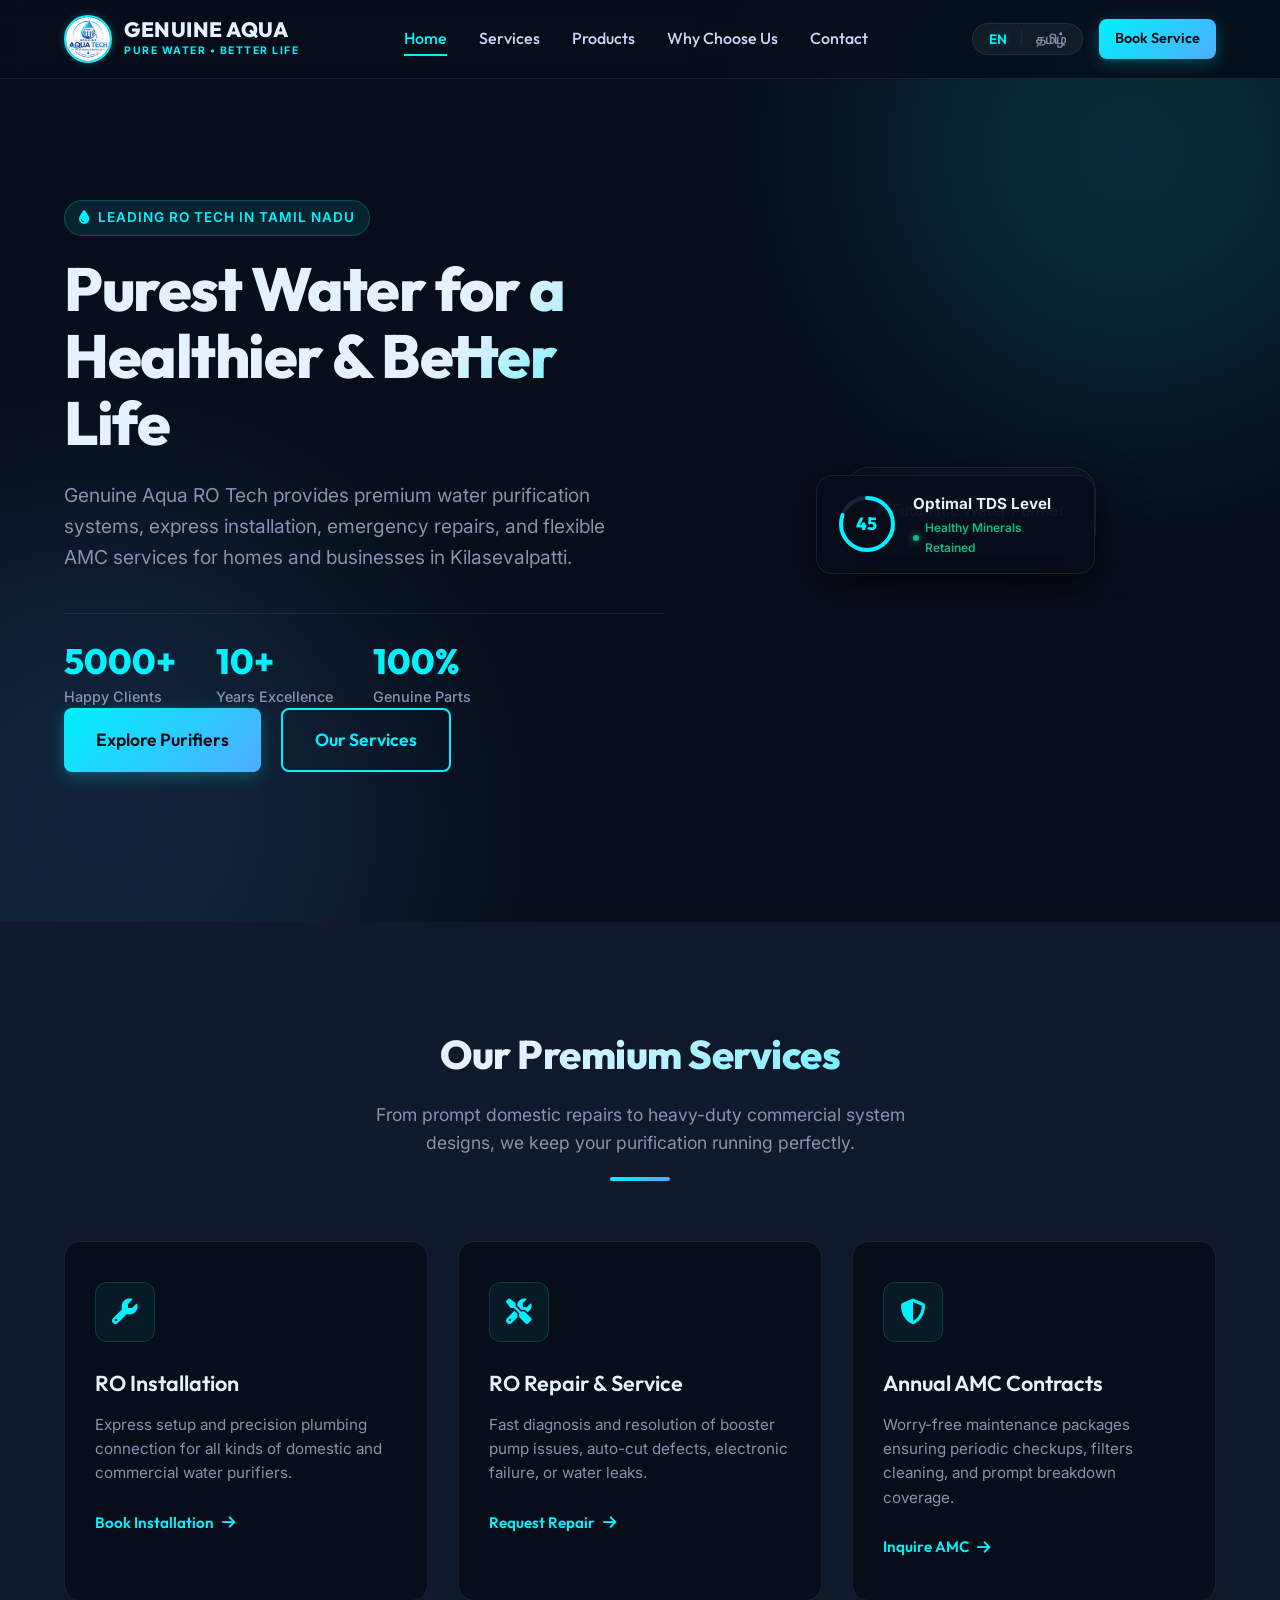
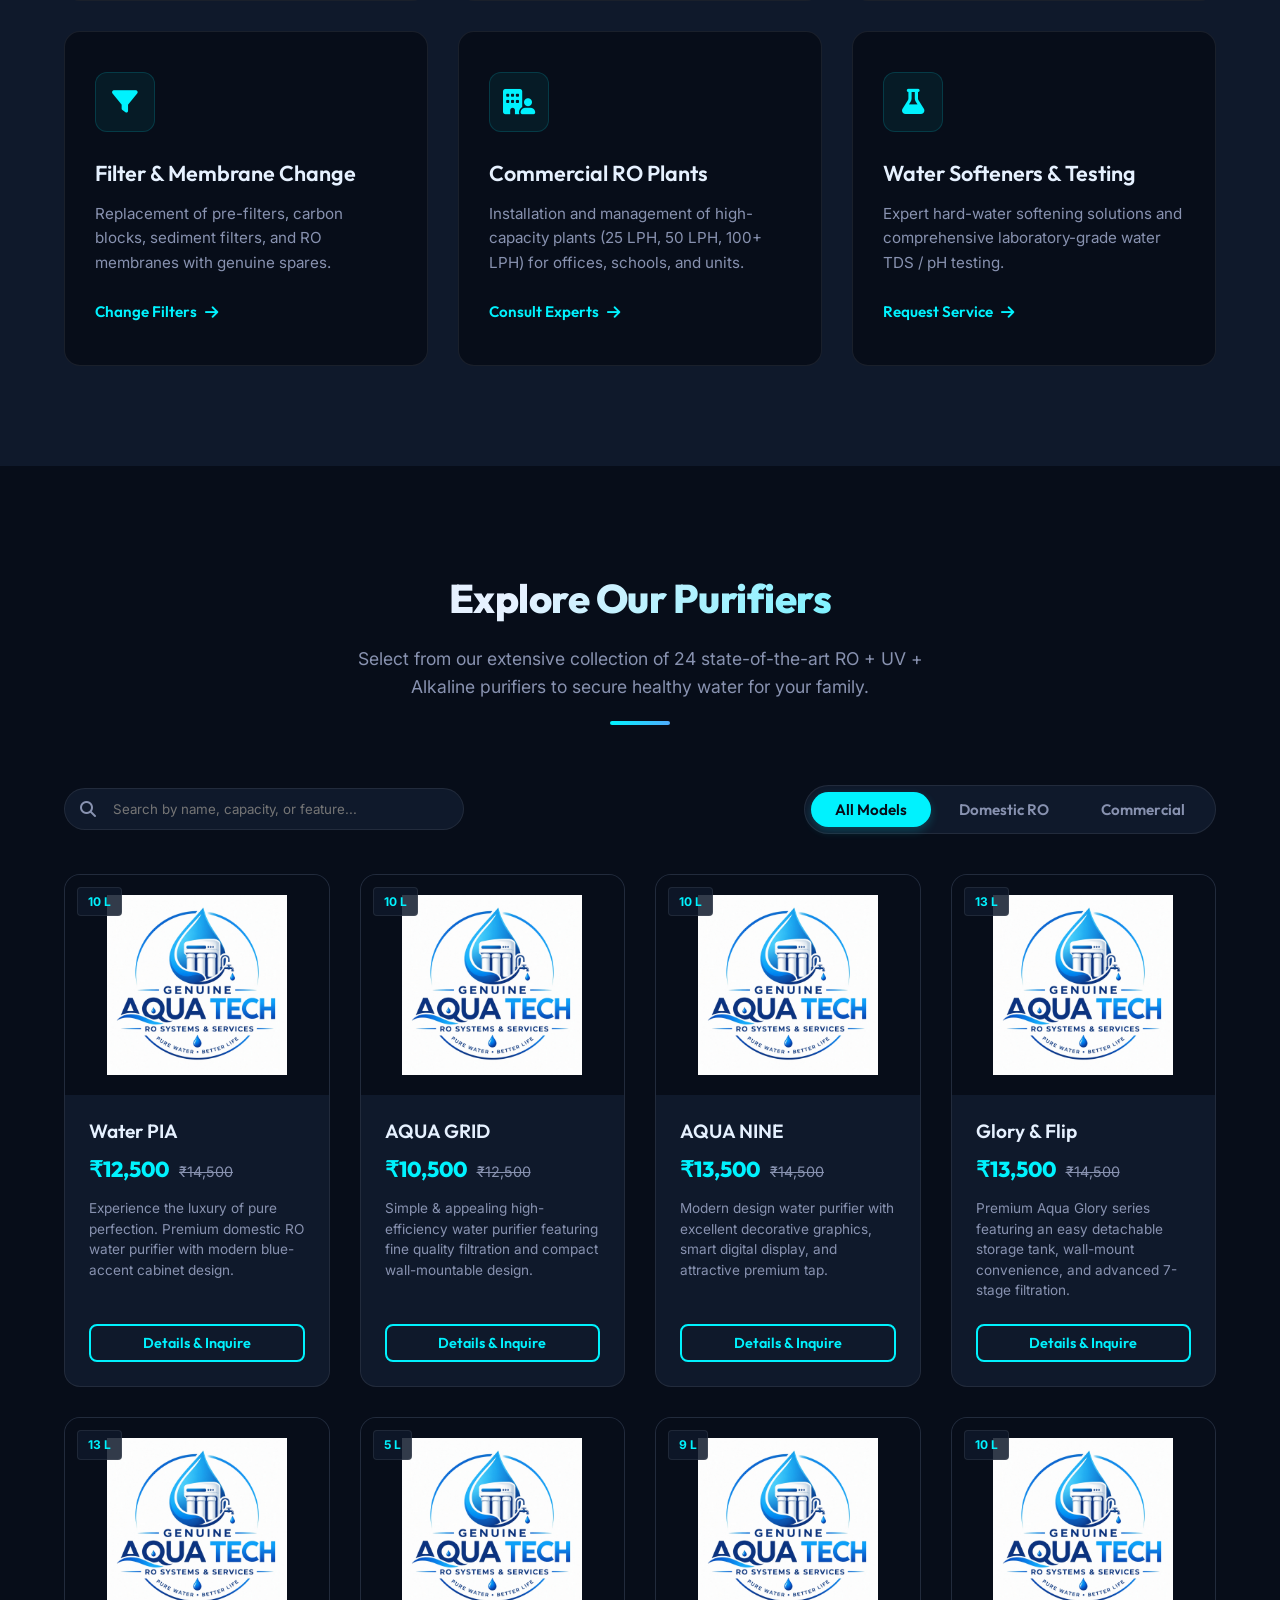
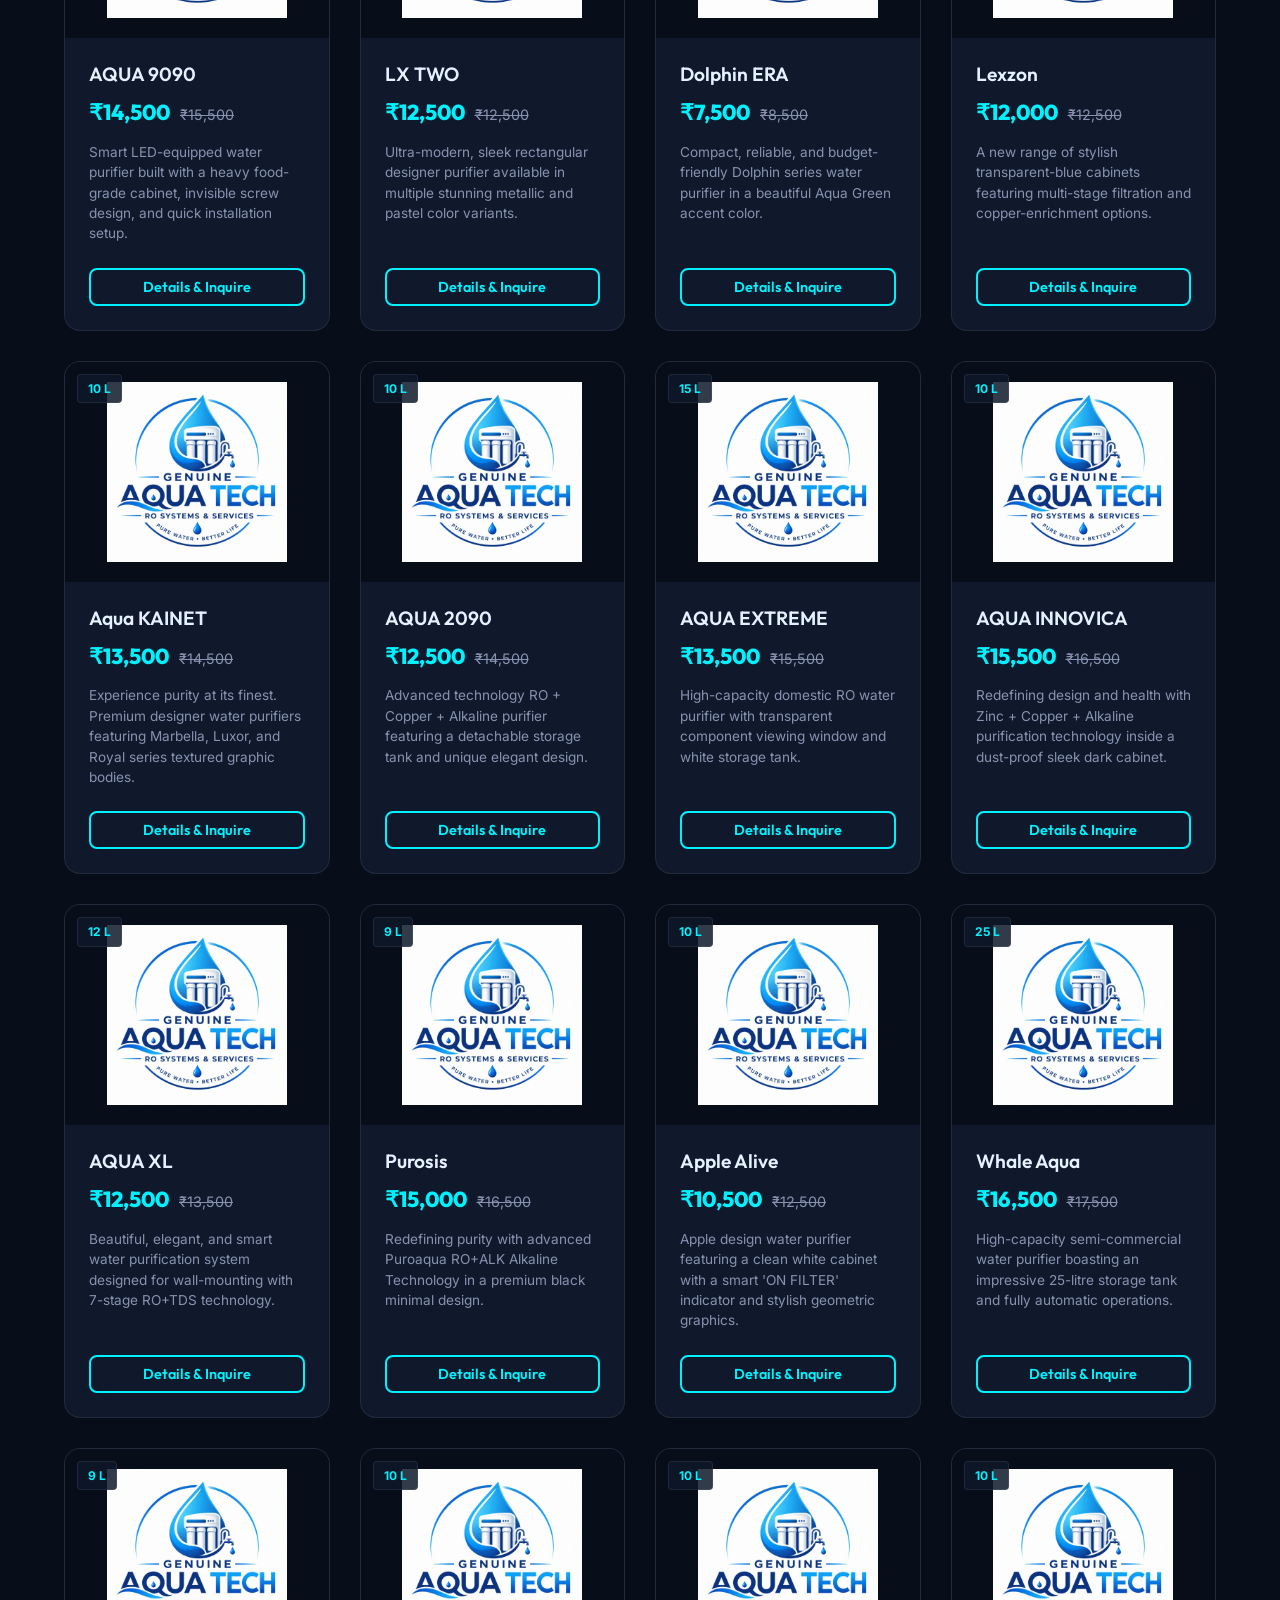
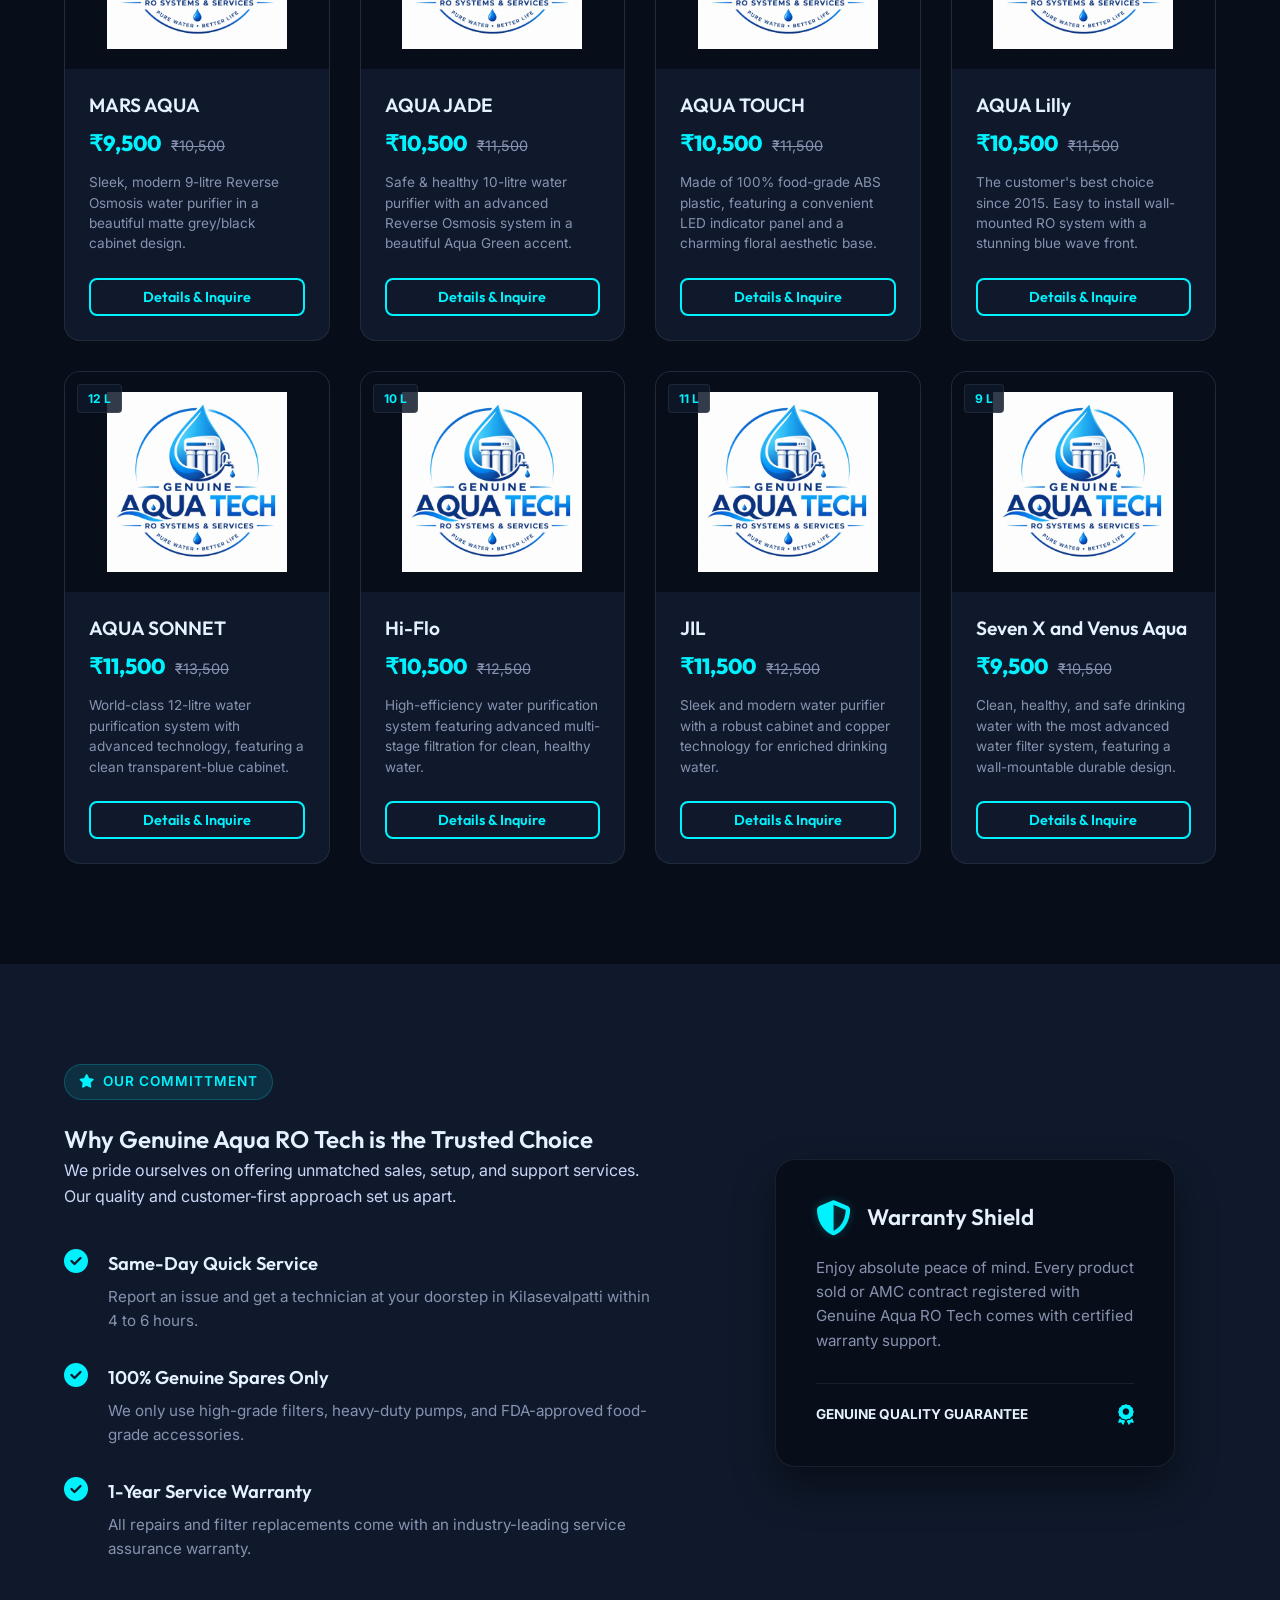
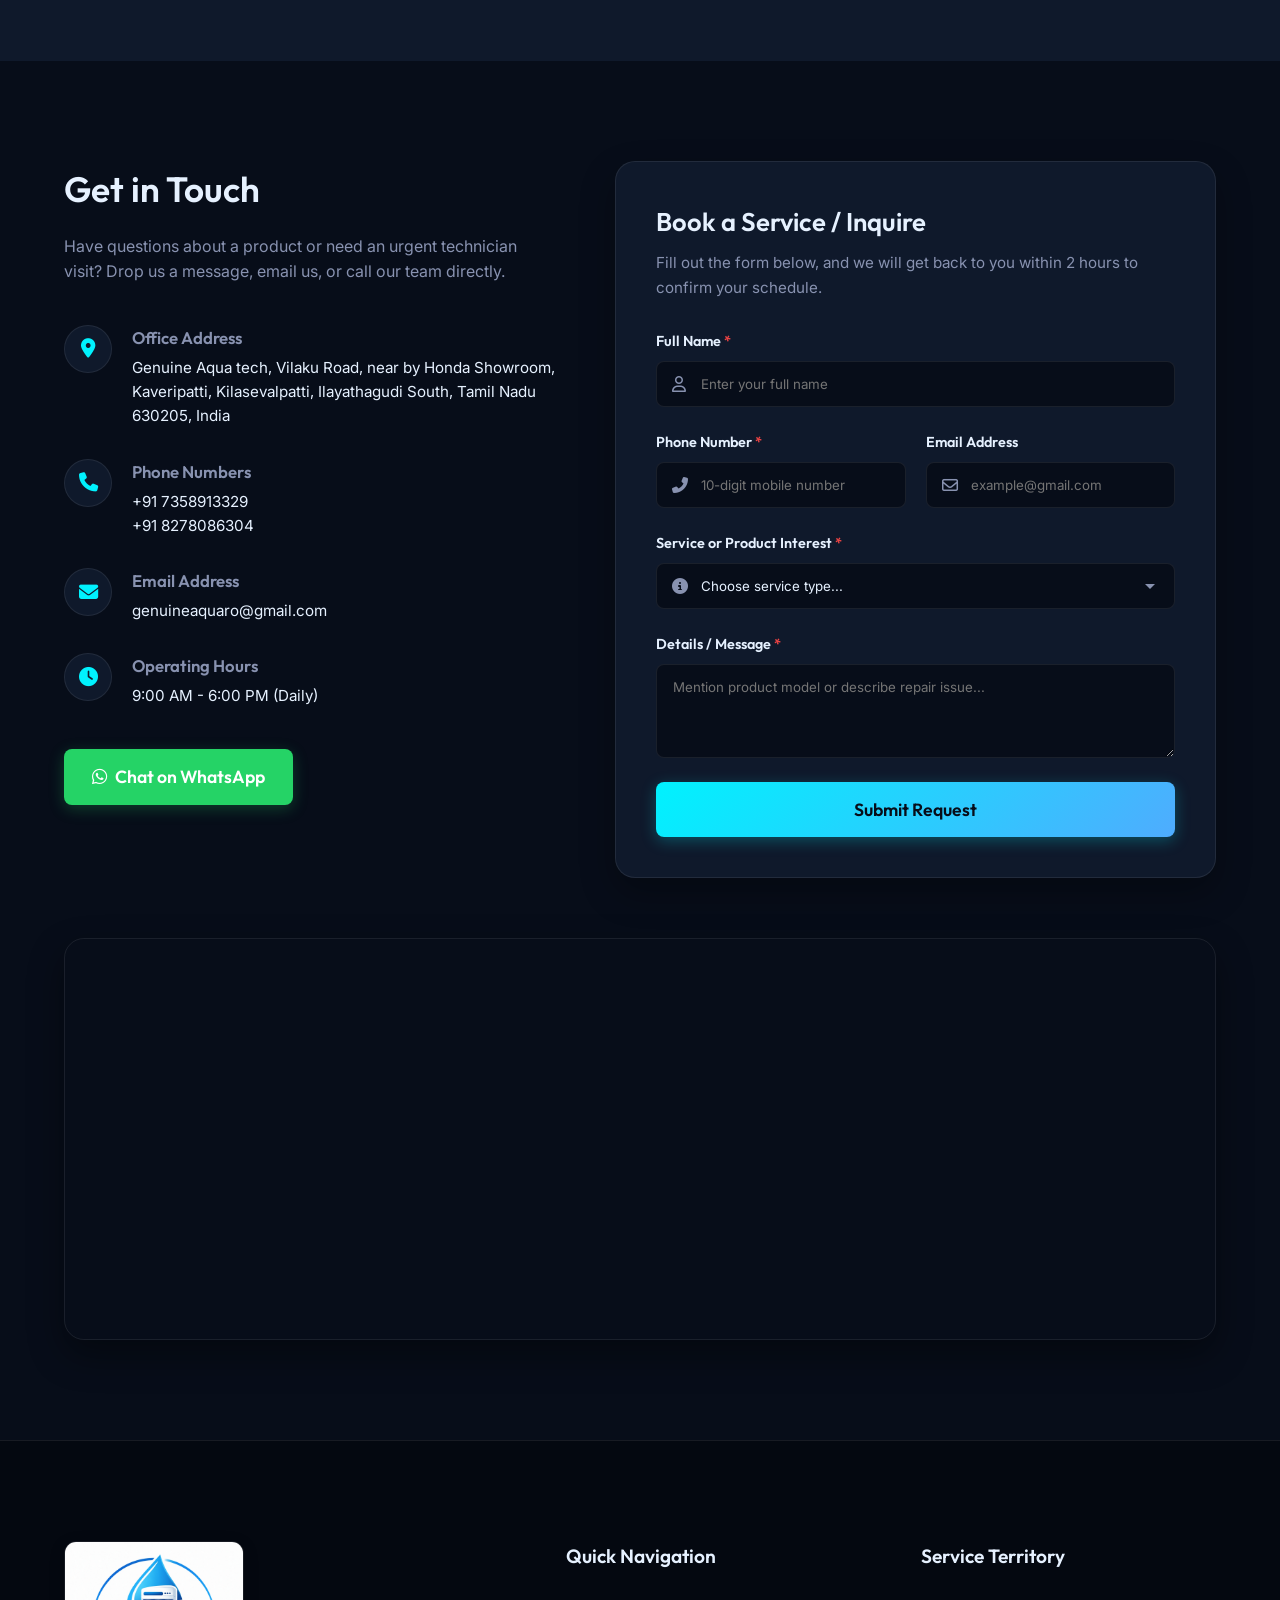
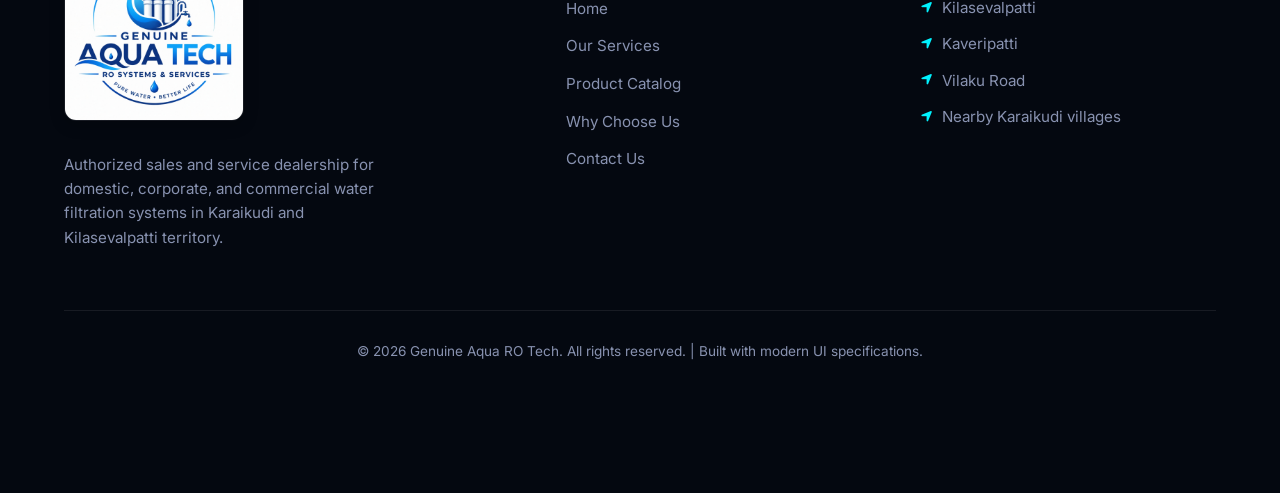
==== index.html @ 6b506c50 "Add files via upload" ====
<!DOCTYPE html>
<html lang="en">
<head>
    <meta charset="UTF-8">
    <meta name="viewport" content="width=device-width, initial-scale=1.0">
    <title>Genuine Aqua RO Tech - Premium Water Purification Sales & Service</title>
    <meta name="description" content="Genuine Aqua RO Tech - Leading RO installation, repair, filter change, AMC, and commercial water purifier sales & service in Kilasevalpatti, Tamil Nadu.">
    <!-- Google Fonts -->
    <link rel="preconnect" href="https://fonts.googleapis.com">
    <link rel="preconnect" href="https://fonts.gstatic.com" crossorigin>
    <link href="https://fonts.googleapis.com/css2?family=Inter:wght@300;400;500;600;700&family=Outfit:wght@300;400;500;600;700;800&display=swap" rel="stylesheet">
    <!-- FontAwesome Icons -->
    <link rel="stylesheet" href="https://cdnjs.cloudflare.com/ajax/libs/font-awesome/6.4.0/css/all.min.css">
    <!-- CSS File -->
    <link rel="stylesheet" href="index.css">
</head>
<body>

    <!-- Header & Navigation -->
    <header class="main-header">
        <div class="header-container">
            <a href="#" class="brand-logo">
                <img src="genuine_aqua_logo.jpg" alt="Genuine Aqua Logo" id="brand-logo-img">
                <div class="brand-text">
                    <span class="brand-title">GENUINE AQUA</span>
                    <span class="brand-tagline" data-i18n="brand-tagline">PURE WATER • BETTER LIFE</span>
                </div>
            </a>
            
            <nav class="main-nav" id="main-nav-menu">
                <ul>
                    <li><a href="#home" class="nav-link active" data-i18n="nav-home">Home</a></li>
                    <li><a href="#services" class="nav-link" data-i18n="nav-services">Services</a></li>
                    <li><a href="#products" class="nav-link" data-i18n="nav-products">Products</a></li>
                    <li><a href="#why-us" class="nav-link" data-i18n="nav-why-us">Why Choose Us</a></li>
                    <li><a href="#contact" class="nav-link" data-i18n="nav-contact">Contact</a></li>
                </ul>
            </nav>

            <div class="header-cta">
                <div class="lang-selector">
                    <button class="lang-btn active" data-lang="en">EN</button>
                    <span class="lang-separator">|</span>
                    <button class="lang-btn" data-lang="ta">தமிழ்</button>
                </div>
                <a href="#contact" class="btn btn-primary btn-sm header-book-btn" data-i18n="btn-book-service">Book Service</a>
                <button class="mobile-toggle" id="mobile-nav-toggle" aria-label="Toggle Menu">
                    <span class="bar"></span>
                    <span class="bar"></span>
                    <span class="bar"></span>
                </button>
            </div>
        </div>
    </header>

    <!-- Hero Section -->
    <section id="home" class="hero-section">
        <div class="hero-bg-gradients">
            <div class="glow-orb orb-1"></div>
            <div class="glow-orb orb-2"></div>
        </div>
        
        <div class="section-container hero-container">
            <div class="hero-content">
                <div class="badge-promo" data-i18n="hero-promo"><i class="fa-solid fa-droplet"></i> Leading RO Tech in Tamil Nadu</div>
                <h1 data-i18n="hero-title">Purest Water for a Healthier & Better Life</h1>
                <p data-i18n="hero-desc">Genuine Aqua RO Tech provides premium water purification systems, express installation, emergency repairs, and flexible AMC services for homes and businesses in Kilasevalpatti.</p>
                
                <div class="hero-stats">
                    <div class="stat-item">
                        <span class="stat-num">5000+</span>
                        <span class="stat-label" data-i18n="hero-stat-1">Happy Clients</span>
                    </div>
                    <div class="stat-item">
                        <span class="stat-num">10+</span>
                        <span class="stat-label" data-i18n="hero-stat-2">Years Excellence</span>
                    </div>
                    <div class="stat-item">
                        <span class="stat-num">100%</span>
                        <span class="stat-label" data-i18n="hero-stat-3">Genuine Parts</span>
                    </div>
                </div>

                <div class="hero-actions">
                    <a href="#products" class="btn btn-primary btn-lg" data-i18n="hero-btn-1">Explore Purifiers</a>
                    <a href="#services" class="btn btn-outline btn-lg" data-i18n="hero-btn-2">Our Services</a>
                </div>
            </div>
            
            <div class="hero-visual">
                <div class="image-glass-frame">
                    <img src="assets/hero_water_purifier.png" alt="Futuristic Water Purifier" class="hero-img">
                    <div class="water-quality-card">
                        <div class="tds-indicator">
                            <svg class="progress-ring" width="60" height="60">
                                <circle class="progress-ring-circle-bg" stroke="#172a45" stroke-width="4" fill="transparent" r="26" cx="30" cy="30"/>
                                <circle class="progress-ring-circle" stroke="#00f2fe" stroke-width="4" fill="transparent" r="26" cx="30" cy="30" stroke-dasharray="163.36" stroke-dashoffset="32.6"/>
                            </svg>
                            <span class="tds-val">45</span>
                        </div>
                        <div class="tds-info">
                            <span class="tds-title" data-i18n="hero-tds-title">Optimal TDS Level</span>
                            <span class="tds-status" data-i18n="hero-tds-status"><span class="dot-active"></span> Healthy Minerals Retained</span>
                        </div>
                    </div>
                </div>
            </div>
        </div>
    </section>

    <!-- Services Section -->
    <section id="services" class="services-section">
        <div class="section-container">
            <div class="section-header">
                <h2 data-i18n="services-title">Our Premium Services</h2>
                <p data-i18n="services-desc">From prompt domestic repairs to heavy-duty commercial system designs, we keep your purification running perfectly.</p>
                <div class="header-line"></div>
            </div>

            <div class="services-grid">
                <!-- Service 1 -->
                <div class="service-card" data-service="RO Installation">
                    <div class="service-icon-wrapper">
                        <i class="fa-solid fa-wrench"></i>
                    </div>
                    <h3 data-i18n="service-1-title">RO Installation</h3>
                    <p data-i18n="service-1-desc">Express setup and precision plumbing connection for all kinds of domestic and commercial water purifiers.</p>
                    <a href="#contact" class="service-link" onclick="prefillService('RO Installation')"><span data-i18n="service-1-btn">Book Installation</span> <i class="fa-solid fa-arrow-right"></i></a>
                </div>

                <!-- Service 2 -->
                <div class="service-card" data-service="RO Repair">
                    <div class="service-icon-wrapper">
                        <i class="fa-solid fa-screwdriver-wrench"></i>
                    </div>
                    <h3 data-i18n="service-2-title">RO Repair & Service</h3>
                    <p data-i18n="service-2-desc">Fast diagnosis and resolution of booster pump issues, auto-cut defects, electronic failure, or water leaks.</p>
                    <a href="#contact" class="service-link" onclick="prefillService('RO Repair')"><span data-i18n="service-2-btn">Request Repair</span> <i class="fa-solid fa-arrow-right"></i></a>
                </div>

                <!-- Service 3 -->
                <div class="service-card" data-service="AMC Service">
                    <div class="service-icon-wrapper">
                        <i class="fa-solid fa-shield-halved"></i>
                    </div>
                    <h3 data-i18n="service-3-title">Annual AMC Contracts</h3>
                    <p data-i18n="service-3-desc">Worry-free maintenance packages ensuring periodic checkups, filters cleaning, and prompt breakdown coverage.</p>
                    <a href="#contact" class="service-link" onclick="prefillService('AMC Service')"><span data-i18n="service-3-btn">Inquire AMC</span> <i class="fa-solid fa-arrow-right"></i></a>
                </div>

                <!-- Service 4 -->
                <div class="service-card" data-service="Filter Change">
                    <div class="service-icon-wrapper">
                        <i class="fa-solid fa-filter"></i>
                    </div>
                    <h3 data-i18n="service-4-title">Filter & Membrane Change</h3>
                    <p data-i18n="service-4-desc">Replacement of pre-filters, carbon blocks, sediment filters, and RO membranes with genuine spares.</p>
                    <a href="#contact" class="service-link" onclick="prefillService('Filter Change')"><span data-i18n="service-4-btn">Change Filters</span> <i class="fa-solid fa-arrow-right"></i></a>
                </div>

                <!-- Service 5 -->
                <div class="service-card" data-service="Commercial RO">
                    <div class="service-icon-wrapper">
                        <i class="fa-solid fa-building-user"></i>
                    </div>
                    <h3 data-i18n="service-5-title">Commercial RO Plants</h3>
                    <p data-i18n="service-5-desc">Installation and management of high-capacity plants (25 LPH, 50 LPH, 100+ LPH) for offices, schools, and units.</p>
                    <a href="#contact" class="service-link" onclick="prefillService('Commercial RO')"><span data-i18n="service-5-btn">Consult Experts</span> <i class="fa-solid fa-arrow-right"></i></a>
                </div>

                <!-- Service 6 -->
                <div class="service-card" data-service="Any other services">
                    <div class="service-icon-wrapper">
                        <i class="fa-solid fa-flask"></i>
                    </div>
                    <h3 data-i18n="service-6-title">Water Softeners & Testing</h3>
                    <p data-i18n="service-6-desc">Expert hard-water softening solutions and comprehensive laboratory-grade water TDS / pH testing.</p>
                    <a href="#contact" class="service-link" onclick="prefillService('Any other services')"><span data-i18n="service-6-btn">Request Service</span> <i class="fa-solid fa-arrow-right"></i></a>
                </div>
            </div>
        </div>
    </section>

    <!-- Product Showcase Section -->
    <section id="products" class="products-section">
        <div class="section-container">
            <div class="section-header">
                <h2 data-i18n="products-title">Explore Our Purifiers</h2>
                <p data-i18n="products-desc">Select from our extensive collection of 24 state-of-the-art RO + UV + Alkaline purifiers to secure healthy water for your family.</p>
                <div class="header-line"></div>
            </div>

            <!-- Search and Filter Bar -->
            <div class="product-filters-bar">
                <div class="search-box">
                    <i class="fa-solid fa-magnifying-glass"></i>
                    <input type="text" id="product-search-input" placeholder="Search by name, capacity, or feature..." data-i18n-placeholder="search-placeholder">
                </div>
                <div class="filter-tabs" id="product-filter-tabs">
                    <button class="filter-tab-btn active" data-category="all" data-i18n="filter-all">All Models</button>
                    <button class="filter-tab-btn" data-category="Domestic RO" data-i18n="filter-domestic">Domestic RO</button>
                    <button class="filter-tab-btn" data-category="Commercial" data-i18n="filter-commercial">Commercial</button>
                </div>
            </div>

            <!-- Dynamic Product Grid -->
            <div class="products-grid" id="dynamic-products-grid">
                <!-- Injected dynamically by JS -->
            </div>

            <!-- No Results Message -->
            <div class="no-results" id="no-results-msg">
                <i class="fa-solid fa-circle-exclamation"></i>
                <p data-i18n="no-results">No products match your search/filter criteria. Try checking your spelling or selecting another category.</p>
            </div>
        </div>
    </section>

    <!-- Why Choose Us -->
    <section id="why-us" class="why-us-section">
        <div class="section-container">
            <div class="why-us-content-wrapper">
                <div class="why-us-info">
                    <div class="badge-promo" data-i18n="why-us-badge"><i class="fa-solid fa-star"></i> Our Committment</div>
                    <h2 data-i18n="why-us-title">Why Genuine Aqua RO Tech is the Trusted Choice</h2>
                    <p data-i18n="why-us-desc">We pride ourselves on offering unmatched sales, setup, and support services. Our quality and customer-first approach set us apart.</p>
                    
                    <div class="usp-list">
                        <div class="usp-item">
                            <div class="usp-check"><i class="fa-solid fa-circle-check"></i></div>
                            <div>
                                <h4 data-i18n="usp-1-title">Same-Day Quick Service</h4>
                                <p data-i18n="usp-1-desc">Report an issue and get a technician at your doorstep in Kilasevalpatti within 4 to 6 hours.</p>
                            </div>
                        </div>
                        <div class="usp-item">
                            <div class="usp-check"><i class="fa-solid fa-circle-check"></i></div>
                            <div>
                                <h4 data-i18n="usp-2-title">100% Genuine Spares Only</h4>
                                <p data-i18n="usp-2-desc">We only use high-grade filters, heavy-duty pumps, and FDA-approved food-grade accessories.</p>
                            </div>
                        </div>
                        <div class="usp-item">
                            <div class="usp-check"><i class="fa-solid fa-circle-check"></i></div>
                            <div>
                                <h4 data-i18n="usp-3-title">1-Year Service Warranty</h4>
                                <p data-i18n="usp-3-desc">All repairs and filter replacements come with an industry-leading service assurance warranty.</p>
                            </div>
                        </div>
                    </div>
                </div>
                <div class="why-us-visual">
                    <div class="why-us-card">
                        <div class="why-us-card-header">
                            <i class="fa-solid fa-shield-halved"></i>
                            <h3 data-i18n="why-us-card-title">Warranty Shield</h3>
                        </div>
                        <p data-i18n="why-us-card-desc">Enjoy absolute peace of mind. Every product sold or AMC contract registered with Genuine Aqua RO Tech comes with certified warranty support.</p>
                        <div class="why-us-card-footer">
                            <span data-i18n="why-us-card-footer">Genuine Quality Guarantee</span>
                            <i class="fa-solid fa-award"></i>
                        </div>
                    </div>
                </div>
            </div>
        </div>
    </section>

    <!-- Contact & Booking Section -->
    <section id="contact" class="contact-section">
        <div class="section-container">
            <div class="contact-grid">
                <div class="contact-info-panel">
                    <h2 data-i18n="contact-title">Get in Touch</h2>
                    <p data-i18n="contact-desc">Have questions about a product or need an urgent technician visit? Drop us a message, email us, or call our team directly.</p>
                    
                    <div class="contact-details">
                        <div class="contact-item">
                            <div class="contact-icon"><i class="fa-solid fa-location-dot"></i></div>
                            <div>
                                <h4 data-i18n="contact-address-title">Office Address</h4>
                                <p>Genuine Aqua tech, Vilaku Road, near by Honda Showroom, Kaveripatti, Kilasevalpatti, Ilayathagudi South, Tamil Nadu 630205, India</p>
                            </div>
                        </div>
                        <div class="contact-item">
                            <div class="contact-icon"><i class="fa-solid fa-phone"></i></div>
                            <div>
                                <h4 data-i18n="contact-phone-title">Phone Numbers</h4>
                                <p>
                                    <a href="tel:+917358913329">+91 7358913329</a><br>
                                    <a href="tel:+918278086304">+91 8278086304</a>
                                </p>
                            </div>
                        </div>
                        <div class="contact-item">
                            <div class="contact-icon"><i class="fa-solid fa-envelope"></i></div>
                            <div>
                                <h4 data-i18n="contact-email-title">Email Address</h4>
                                <p><a href="mailto:genuineaquaro@gmail.com">genuineaquaro@gmail.com</a></p>
                            </div>
                        </div>
                        <div class="contact-item">
                            <div class="contact-icon"><i class="fa-solid fa-clock"></i></div>
                            <div>
                                <h4 data-i18n="contact-hours-title">Operating Hours</h4>
                                <p data-i18n="contact-hours-desc">9:00 AM - 6:00 PM (Daily)</p>
                            </div>
                        </div>
                    </div>

                    <div class="whatsapp-btn-wrapper">
                        <a href="https://wa.me/917358913329?text=Hi%20Genuine%20Aqua,%20I%20need%20details%20about%20your%20services/products." target="_blank" class="btn btn-whatsapp"><i class="fa-brands fa-whatsapp"></i> <span data-i18n="contact-wa-btn">Chat on WhatsApp</span></a>
                    </div>
                </div>

                <!-- Booking / Callback Form -->
                <div class="contact-form-panel">
                    <div class="form-container">
                        <h3 data-i18n="form-title">Book a Service / Inquire</h3>
                        <p data-i18n="form-desc">Fill out the form below, and we will get back to you within 2 hours to confirm your schedule.</p>
                        
                        <form id="booking-lead-form">
                            <div class="form-group">
                                <label for="form-name"><span data-i18n="form-label-name">Full Name</span> <span class="required">*</span></label>
                                <div class="input-wrapper">
                                    <i class="fa-regular fa-user"></i>
                                    <input type="text" id="form-name" name="name" placeholder="Enter your full name" data-i18n-placeholder="form-placeholder-name" required>
                                </div>
                                <span class="error-msg" id="name-error" data-i18n="form-error-name">Please enter your name</span>
                            </div>

                            <div class="form-row">
                                <div class="form-group">
                                    <label for="form-phone"><span data-i18n="form-label-phone">Phone Number</span> <span class="required">*</span></label>
                                    <div class="input-wrapper">
                                        <i class="fa-solid fa-phone-flip"></i>
                                        <input type="tel" id="form-phone" name="phone" placeholder="10-digit mobile number" data-i18n-placeholder="form-placeholder-phone" required>
                                    </div>
                                    <span class="error-msg" id="phone-error" data-i18n="form-error-phone">Please enter a valid 10-digit number</span>
                                </div>
                                <div class="form-group">
                                    <label for="form-email" data-i18n="form-label-email">Email Address</label>
                                    <div class="input-wrapper">
                                        <i class="fa-regular fa-envelope"></i>
                                        <input type="email" id="form-email" name="email" placeholder="example@gmail.com" data-i18n-placeholder="form-placeholder-email">
                                    </div>
                                    <span class="error-msg" id="email-error" data-i18n="form-error-email">Please enter a valid email</span>
                                </div>
                            </div>

                            <div class="form-group">
                                <label for="form-service"><span data-i18n="form-label-service">Service or Product Interest</span> <span class="required">*</span></label>
                                <div class="input-wrapper">
                                    <i class="fa-solid fa-circle-info"></i>
                                    <select id="form-service" name="service" required>
                                        <option value="" disabled selected data-i18n="form-option-select">Choose service type...</option>
                                        <option value="RO Installation" data-i18n="form-option-1">New RO Installation</option>
                                        <option value="RO Repair" data-i18n="form-option-2">RO Repair / Troubleshooting</option>
                                        <option value="AMC Service" data-i18n="form-option-3">Annual Maintenance (AMC)</option>
                                        <option value="Filter Change" data-i18n="form-option-4">Filter / Membrane Replacement</option>
                                        <option value="Commercial RO" data-i18n="form-option-5">Commercial RO Plant Consultation</option>
                                        <option value="Product Inquiry" data-i18n="form-option-6">Product Inquiry (Catalog model)</option>
                                        <option value="Any other services" data-i18n="form-option-7">Other Water Solutions</option>
                                    </select>
                                </div>
                                <span class="error-msg" id="service-error" data-i18n="form-error-service">Please select an option</span>
                            </div>

                            <div class="form-group">
                                <label for="form-message"><span data-i18n="form-label-message">Details / Message</span> <span class="required">*</span></label>
                                <textarea id="form-message" name="message" rows="4" placeholder="Mention product model or describe repair issue..." data-i18n-placeholder="form-placeholder-message" required></textarea>
                                <span class="error-msg" id="message-error" data-i18n="form-error-message">Please enter details</span>
                            </div>

                            <button type="submit" class="btn btn-primary btn-block btn-lg" id="submit-btn-element">
                                <span class="btn-text" data-i18n="form-btn">Submit Request</span>
                                <span class="spinner" id="form-spinner"></span>
                            </button>
                        </form>
                    </div>
                </div>
            </div>

            <!-- Gmaps Embed -->
            <div class="map-embed-container">
                <iframe src="https://www.google.com/maps/embed?pb=!1m18!1m12!1m3!1d3927.873215263229!2d78.79093837452296!3d10.110255371191024!2m3!1f0!2f0!3f0!3m2!1i1024!2i768!4f13.1!3m3!1m2!1s0x3b0089b4f089f0c7%3A0x64a7549acb1028b9!2sGENUINE%20AQUA%20TECH%20RO%20(%E0%AE%9C%E0%AF%86%E0%AE%A9%E0%AE%BF%E0%AE%AF%E0%AF%82%E0%AE%A9%E0%AF%8D%20%E0%AE%85%E0%AE%95%E0%AF%8D%E0%AE%B5%E0%AE%BE%20%E0%AE%B5%E0%AE%BE%E0%AE%9F%E0%AF%8D%E0%AE%9F%E0%AE%B0%E0%AF%8D%20%E0%AE%AA%E0%AE%BF%E0%AE%AF%E0%AF%82%E0%AE%B0%E0%AE%BF%E0%AE%83%E0%AE%AA%E0%AF%8D%20%E0%AE%AA%E0%AF%88%E0%AE%AF%E0%AE%B0%E0%AF%8D%20%E0%AE%AE%E0%AF%86%E0%AE%B7%E0%AE%BF%E0%AE%A9%E0%AF%8D)!5e0!3m2!1sen!2sin!4v1716765482395!5m2!1sen!2sin" width="100%" height="400" style="border:0;" allowfullscreen="" loading="lazy" referrerpolicy="no-referrer-when-downgrade"></iframe>
            </div>
        </div>
    </section>

    <!-- Footer -->
    <footer class="main-footer">
        <div class="section-container">
            <div class="footer-grid">
                <div class="footer-about">
                    <a href="#" class="footer-logo">
                        <img src="genuine_aqua_logo.jpg" alt="Genuine Aqua Logo">
                    </a>
                    <p data-i18n="footer-about">Authorized sales and service dealership for domestic, corporate, and commercial water filtration systems in Karaikudi and Kilasevalpatti territory.</p>
                </div>
                
                <div class="footer-links">
                    <h3 data-i18n="footer-nav-title">Quick Navigation</h3>
                    <ul>
                        <li><a href="#home" data-i18n="footer-nav-home">Home</a></li>
                        <li><a href="#services" data-i18n="footer-nav-services">Our Services</a></li>
                        <li><a href="#products" data-i18n="footer-nav-products">Product Catalog</a></li>
                        <li><a href="#why-us" data-i18n="footer-nav-why-us">Why Choose Us</a></li>
                        <li><a href="#contact" data-i18n="footer-nav-contact">Contact Us</a></li>
                    </ul>
                </div>
                
                <div class="footer-coverage">
                    <h3 data-i18n="footer-territory-title">Service Territory</h3>
                    <ul>
                        <li><i class="fa-solid fa-location-arrow"></i> <span data-i18n="footer-t1">Kilasevalpatti</span></li>
                        <li><i class="fa-solid fa-location-arrow"></i> <span data-i18n="footer-t2">Kaveripatti</span></li>
                        <li><i class="fa-solid fa-location-arrow"></i> <span data-i18n="footer-t3">Vilaku Road</span></li>
                        <li><i class="fa-solid fa-location-arrow"></i> <span data-i18n="footer-t4">Nearby Karaikudi villages</span></li>
                    </ul>
                </div>
            </div>
            
            <div class="footer-bottom">
                <p data-i18n="footer-copy">&copy; 2026 Genuine Aqua RO Tech. All rights reserved. | Built with modern UI specifications.</p>
            </div>
        </div>
    </footer>

    <!-- Product Detail Modal -->
    <div class="modal-overlay" id="product-detail-modal">
        <div class="modal-container">
            <button class="modal-close" id="modal-close-btn">&times;</button>
            <div class="modal-grid">
                <div class="modal-image-panel">
                    <img src="" alt="" id="modal-product-img">
                </div>
                <div class="modal-info-panel">
                    <span class="modal-category-badge" id="modal-product-category">Category</span>
                    <h2 id="modal-product-name">Product Name</h2>
                    
                    <div class="modal-price-wrapper">
                        <span class="modal-price-current" id="modal-product-price">Price</span>
                        <span class="modal-price-original" id="modal-product-original-price">Original Price</span>
                    </div>

                    <p class="modal-description" id="modal-product-description">Description goes here...</p>
                    
                    <div class="modal-specs">
                        <h3 data-i18n="modal-specs-title">Key Specifications & Features</h3>
                        <ul id="modal-product-features">
                            <!-- Injected dynamically by JS -->
                        </ul>
                    </div>

                    <button class="btn btn-primary btn-block btn-lg modal-inquiry-btn" id="modal-inquire-btn" data-i18n="modal-inquire-btn">Inquire About This Purifier</button>
                </div>
            </div>
        </div>
    </div>

    <!-- Success Feedback Alert Modal -->
    <div class="modal-overlay success-modal-overlay" id="form-success-modal">
        <div class="modal-container success-modal-container">
            <div class="success-icon-wrapper">
                <i class="fa-solid fa-check-double"></i>
            </div>
            <h2 data-i18n="success-title">Inquiry Submitted Successfully!</h2>
            <p data-i18n="success-desc">Thank you for choosing Genuine Aqua RO Tech. We have stored your contact details and service requirements securely.</p>
            
            <div class="success-checklist">
                <h4 data-i18n="success-checklist-title">What happens next?</h4>
                <ul>
                    <li><i class="fa-solid fa-circle-check"></i> <strong data-i18n="success-item-1-bold">Call Confirmation</strong><span data-i18n="success-item-1-text">: Our agent will dial you back within 2 hours.</span></li>
                    <li><i class="fa-solid fa-circle-check"></i> <strong data-i18n="success-item-2-bold">WhatsApp Notification</strong><span data-i18n="success-item-2-text">: We'll send booking references to your phone.</span></li>
                    <li><i class="fa-solid fa-circle-check"></i> <strong data-i18n="success-item-3-bold">Technician Dispatch</strong><span data-i18n="success-item-3-text">: Service visit will be scheduled same-day.</span></li>
                </ul>
            </div>
            
            <button class="btn btn-primary btn-lg" id="success-close-btn" style="min-width: 150px;" data-i18n="success-btn-close">Close</button>
        </div>
    </div>

    <!-- Load Global Products Array -->
    <script src="products.js"></script>
    <!-- Main JS File -->
    <script src="index.js"></script>
</body>
</html>
---- index.css ----
/* ==========================================================================
   Genuine Aqua RO Tech - Style Sheet
   Premium Dark & Cyan Theme with Glassmorphism and Micro-animations
   ========================================================================== */

/* Design Tokens & Theme Variables */
:root {
    --primary: #00f2fe;
    --primary-hover: #4facfe;
    --primary-rgb: 0, 242, 254;
    --navy-dark: #070d19;
    --navy-medium: #0f192b;
    --navy-light: #16243d;
    --white: #ffffff;
    --text-main: #ccd6f6;
    --text-bright: #e6f1ff;
    --text-muted: #8892b0;
    --glow-cyan: rgba(0, 242, 254, 0.25);
    --glow-blue: rgba(79, 172, 254, 0.25);
    --success: #10b981;
    --error: #ef4444;
    --border-glass: rgba(255, 255, 255, 0.08);
    --bg-glass: rgba(15, 25, 43, 0.7);
    --bg-glass-heavy: rgba(7, 13, 25, 0.95);
    --transition-smooth: all 0.3s cubic-bezier(0.25, 0.8, 0.25, 1);
    --font-outfit: 'Outfit', sans-serif;
    --font-inter: 'Inter', sans-serif;
}

/* Reset & Base Styles */
* {
    margin: 0;
    padding: 0;
    box-sizing: border-box;
}

html {
    scroll-behavior: smooth;
    font-size: 16px;
}

body {
    background-color: var(--navy-dark);
    color: var(--text-main);
    font-family: var(--font-inter);
    line-height: 1.6;
    overflow-x: hidden;
}

h1, h2, h3, h4, h5, h6 {
    font-family: var(--font-outfit);
    color: var(--text-bright);
    font-weight: 600;
}

a {
    color: inherit;
    text-decoration: none;
    transition: var(--transition-smooth);
}

ul {
    list-style: none;
}

img {
    max-width: 100%;
    height: auto;
    display: block;
}

/* Scrollbar Customization */
::-webkit-scrollbar {
    width: 10px;
}

::-webkit-scrollbar-track {
    background: var(--navy-dark);
}

::-webkit-scrollbar-thumb {
    background: var(--navy-light);
    border-radius: 5px;
    border: 2px solid var(--navy-dark);
}

::-webkit-scrollbar-thumb:hover {
    background: var(--primary);
}

/* Global Components / Utility Classes */
.section-container {
    max-width: 1200px;
    margin: 0 auto;
    padding: 100px 24px;
    position: relative;
    z-index: 5;
}

.section-header {
    text-align: center;
    margin-bottom: 60px;
}

.section-header h2 {
    font-size: 2.5rem;
    font-weight: 800;
    margin-bottom: 15px;
    letter-spacing: -0.5px;
    background: linear-gradient(135deg, var(--text-bright) 40%, var(--primary) 100%);
    -webkit-background-clip: text;
    -webkit-text-fill-color: transparent;
}

.section-header p {
    font-size: 1.1rem;
    color: var(--text-muted);
    max-width: 600px;
    margin: 0 auto;
}

.header-line {
    width: 60px;
    height: 4px;
    background: linear-gradient(90deg, var(--primary), var(--primary-hover));
    margin: 20px auto 0;
    border-radius: 2px;
}

/* Buttons */
.btn {
    display: inline-flex;
    align-items: center;
    justify-content: center;
    font-family: var(--font-outfit);
    font-weight: 600;
    border-radius: 8px;
    cursor: pointer;
    transition: var(--transition-smooth);
    gap: 8px;
    outline: none;
    border: none;
}

.btn-primary {
    background: linear-gradient(135deg, var(--primary), var(--primary-hover));
    color: var(--navy-dark);
    box-shadow: 0 4px 15px var(--glow-cyan);
}

.btn-primary:hover {
    transform: translateY(-2px);
    box-shadow: 0 6px 20px rgba(0, 242, 254, 0.4);
    filter: brightness(1.05);
}

.btn-outline {
    background: transparent;
    border: 2px solid var(--primary);
    color: var(--primary);
}

.btn-outline:hover {
    background: rgba(0, 242, 254, 0.08);
    transform: translateY(-2px);
}

.btn-whatsapp {
    background-color: #25d366;
    color: var(--white);
    font-size: 1.1rem;
    padding: 14px 28px;
    box-shadow: 0 4px 15px rgba(37, 211, 102, 0.25);
}

.btn-whatsapp:hover {
    background-color: #20ba59;
    transform: translateY(-2px);
    box-shadow: 0 6px 20px rgba(37, 211, 102, 0.4);
}

.btn-block {
    width: 100%;
}

.btn-lg {
    padding: 16px 32px;
    font-size: 1.1rem;
}

.btn-sm {
    padding: 8px 16px;
    font-size: 0.9rem;
}

/* Badge Promo */
.badge-promo {
    display: inline-flex;
    align-items: center;
    gap: 8px;
    background: rgba(0, 242, 254, 0.1);
    border: 1px solid rgba(0, 242, 254, 0.2);
    color: var(--primary);
    padding: 6px 14px;
    border-radius: 50px;
    font-size: 0.85rem;
    font-weight: 600;
    margin-bottom: 20px;
    text-transform: uppercase;
    letter-spacing: 1px;
}

/* Main Header */
.main-header {
    position: fixed;
    top: 0;
    left: 0;
    width: 100%;
    z-index: 1000;
    background: rgba(7, 13, 25, 0.85);
    backdrop-filter: blur(12px);
    -webkit-backdrop-filter: blur(12px);
    border-bottom: 1px solid var(--border-glass);
    transition: var(--transition-smooth);
}

.main-header.scrolled {
    padding: 10px 0;
    box-shadow: 0 10px 30px rgba(0, 0, 0, 0.3);
}

.header-container {
    max-width: 1200px;
    margin: 0 auto;
    padding: 15px 24px;
    display: flex;
    align-items: center;
    justify-content: space-between;
}

.brand-logo {
    display: flex;
    align-items: center;
    gap: 12px;
}

#brand-logo-img {
    width: 48px;
    height: 48px;
    border-radius: 50%;
    border: 2px solid var(--primary);
    object-fit: cover;
    box-shadow: 0 0 10px var(--glow-cyan);
}

.brand-text {
    display: flex;
    flex-direction: column;
}

.brand-title {
    font-family: var(--font-outfit);
    font-size: 1.3rem;
    font-weight: 800;
    color: var(--text-bright);
    line-height: 1.1;
    letter-spacing: 0.5px;
}

.brand-tagline {
    font-size: 0.65rem;
    color: var(--primary);
    font-weight: 700;
    letter-spacing: 1.5px;
    margin-top: 2px;
}

.main-nav ul {
    display: flex;
    gap: 32px;
}

.nav-link {
    font-family: var(--font-outfit);
    font-weight: 500;
    font-size: 1rem;
    color: var(--text-main);
    position: relative;
    padding: 8px 0;
}

.nav-link:hover, .nav-link.active {
    color: var(--primary);
}

.nav-link::after {
    content: '';
    position: absolute;
    bottom: 0;
    left: 0;
    width: 0;
    height: 2px;
    background-color: var(--primary);
    transition: var(--transition-smooth);
}

.nav-link:hover::after, .nav-link.active::after {
    width: 100%;
}

.header-cta {
    display: flex;
    align-items: center;
    gap: 16px;
}

.lang-selector {
    display: inline-flex;
    align-items: center;
    gap: 6px;
    background: rgba(255, 255, 255, 0.05);
    border: 1px solid var(--border-glass);
    padding: 4px 10px;
    border-radius: 20px;
}

.lang-btn {
    background: transparent;
    border: none;
    color: var(--text-muted);
    font-family: var(--font-outfit);
    font-weight: 600;
    font-size: 0.85rem;
    cursor: pointer;
    transition: var(--transition-smooth);
    padding: 2px 6px;
    border-radius: 4px;
}

.lang-btn:hover {
    color: var(--text-bright);
}

.lang-btn.active {
    color: var(--primary);
    text-shadow: 0 0 8px var(--glow-cyan);
}

.lang-separator {
    color: var(--border-glass);
    font-size: 0.85rem;
    user-select: none;
}

.mobile-toggle {
    display: none;
    flex-direction: column;
    justify-content: space-between;
    width: 24px;
    height: 18px;
    background: transparent;
    border: none;
    cursor: pointer;
    z-index: 1100;
}

.mobile-toggle .bar {
    width: 100%;
    height: 2px;
    background-color: var(--text-bright);
    border-radius: 2px;
    transition: var(--transition-smooth);
}

/* Hero Section */
.hero-section {
    position: relative;
    min-height: 100vh;
    display: flex;
    align-items: center;
    padding-top: 100px;
    overflow: hidden;
}

.hero-bg-gradients {
    position: absolute;
    top: 0;
    left: 0;
    width: 100%;
    height: 100%;
    z-index: 1;
    pointer-events: none;
}

.glow-orb {
    position: absolute;
    border-radius: 50%;
    filter: blur(120px);
    opacity: 0.15;
}

.orb-1 {
    width: 500px;
    height: 500px;
    background-color: var(--primary);
    top: -100px;
    right: -100px;
}

.orb-2 {
    width: 600px;
    height: 600px;
    background-color: #4facfe;
    bottom: -200px;
    left: -200px;
}

.hero-container {
    display: grid;
    grid-template-columns: 1.1fr 0.9fr;
    gap: 60px;
    align-items: center;
    width: 100%;
}

.hero-content h1 {
    font-size: 3.8rem;
    font-weight: 800;
    line-height: 1.1;
    margin-bottom: 24px;
    letter-spacing: -1.5px;
    background: linear-gradient(135deg, var(--text-bright) 60%, var(--primary) 100%);
    -webkit-background-clip: text;
    -webkit-text-fill-color: transparent;
}

.hero-content p {
    font-size: 1.2rem;
    color: var(--text-muted);
    margin-bottom: 40px;
    max-width: 550px;
}

.hero-actions {
    display: flex;
    gap: 20px;
    margin-bottom: 50px;
}

.hero-stats {
    display: flex;
    gap: 40px;
    border-top: 1px solid var(--border-glass);
    padding-top: 30px;
}

.stat-item {
    display: flex;
    flex-direction: column;
}

.stat-num {
    font-family: var(--font-outfit);
    font-size: 2.2rem;
    font-weight: 800;
    color: var(--primary);
    line-height: 1;
    margin-bottom: 6px;
}

.stat-label {
    font-size: 0.9rem;
    color: var(--text-muted);
    font-weight: 500;
}

.hero-visual {
    display: flex;
    justify-content: center;
    position: relative;
}

.image-glass-frame {
    position: relative;
    background: radial-gradient(rgba(255, 255, 255, 0.05), rgba(255, 255, 255, 0.01));
    border: 1px solid var(--border-glass);
    border-radius: 24px;
    padding: 30px;
    backdrop-filter: blur(10px);
    -webkit-backdrop-filter: blur(10px);
    box-shadow: 0 20px 50px rgba(0, 0, 0, 0.4);
    animation: float 6s ease-in-out infinite;
}

.hero-img {
    border-radius: 16px;
    width: 100%;
    max-width: 400px;
    object-fit: cover;
}

.water-quality-card {
    position: absolute;
    bottom: -20px;
    left: -30px;
    background: var(--bg-glass-heavy);
    backdrop-filter: blur(10px);
    -webkit-backdrop-filter: blur(10px);
    border: 1px solid var(--border-glass);
    border-radius: 16px;
    padding: 16px 20px;
    display: flex;
    align-items: center;
    gap: 16px;
    box-shadow: 0 10px 30px rgba(0, 0, 0, 0.5);
}

.tds-indicator {
    position: relative;
    display: flex;
    align-items: center;
    justify-content: center;
}

.progress-ring-circle-bg {
    stroke: var(--navy-light);
}

.progress-ring-circle {
    stroke-linecap: round;
    transform: rotate(-90deg);
    transform-origin: 50% 50%;
}

.tds-val {
    position: absolute;
    font-family: var(--font-outfit);
    font-size: 1.1rem;
    font-weight: 800;
    color: var(--primary);
}

.tds-info {
    display: flex;
    flex-direction: column;
}

.tds-title {
    font-size: 0.95rem;
    font-weight: 700;
    color: var(--text-bright);
}

.tds-status {
    font-size: 0.75rem;
    color: var(--success);
    font-weight: 600;
    display: flex;
    align-items: center;
    gap: 6px;
    margin-top: 2px;
}

.dot-active {
    width: 6px;
    height: 6px;
    background-color: var(--success);
    border-radius: 50%;
    display: inline-block;
    box-shadow: 0 0 8px var(--success);
}

/* Services Section */
.services-section {
    background-color: var(--navy-medium);
    position: relative;
}

.services-grid {
    display: grid;
    grid-template-columns: repeat(auto-fill, minmax(340px, 1fr));
    gap: 30px;
}

.service-card {
    background: var(--navy-dark);
    border: 1px solid var(--border-glass);
    border-radius: 16px;
    padding: 40px 30px;
    transition: var(--transition-smooth);
    position: relative;
    overflow: hidden;
}

.service-card::before {
    content: '';
    position: absolute;
    top: 0;
    left: 0;
    width: 100%;
    height: 3px;
    background: linear-gradient(90deg, var(--primary), var(--primary-hover));
    transform: scaleX(0);
    transform-origin: left;
    transition: var(--transition-smooth);
}

.service-card:hover {
    transform: translateY(-8px);
    box-shadow: 0 15px 35px rgba(0, 0, 0, 0.3), 0 0 20px rgba(0, 242, 254, 0.05);
    border-color: rgba(0, 242, 254, 0.25);
}

.service-card:hover::before {
    transform: scaleX(1);
}

.service-icon-wrapper {
    width: 60px;
    height: 60px;
    background: rgba(0, 242, 254, 0.06);
    border: 1px solid rgba(0, 242, 254, 0.15);
    border-radius: 12px;
    display: flex;
    align-items: center;
    justify-content: center;
    margin-bottom: 24px;
    color: var(--primary);
    font-size: 1.6rem;
    transition: var(--transition-smooth);
}

.service-card:hover .service-icon-wrapper {
    background: var(--primary);
    color: var(--navy-dark);
    box-shadow: 0 0 15px var(--glow-cyan);
}

.service-card h3 {
    font-size: 1.35rem;
    margin-bottom: 12px;
}

.service-card p {
    color: var(--text-muted);
    font-size: 0.95rem;
    margin-bottom: 24px;
    min-height: 72px;
}

.service-link {
    font-family: var(--font-outfit);
    font-weight: 600;
    color: var(--primary);
    font-size: 0.95rem;
    display: inline-flex;
    align-items: center;
    gap: 8px;
}

.service-link i {
    transition: var(--transition-smooth);
}

.service-card:hover .service-link i {
    transform: translateX(4px);
}

/* Products Section */
.products-section {
    position: relative;
}

.product-filters-bar {
    display: flex;
    align-items: center;
    justify-content: space-between;
    margin-bottom: 40px;
    gap: 20px;
    flex-wrap: wrap;
}

.search-box {
    position: relative;
    flex: 1;
    max-width: 400px;
    min-width: 280px;
}

.search-box i {
    position: absolute;
    left: 16px;
    top: 50%;
    transform: translateY(-50%);
    color: var(--text-muted);
    font-size: 1rem;
}

.search-box input {
    width: 100%;
    background-color: var(--navy-medium);
    border: 1px solid var(--border-glass);
    border-radius: 30px;
    padding: 12px 20px 12px 48px;
    color: var(--text-bright);
    font-family: var(--font-inter);
    outline: none;
    transition: var(--transition-smooth);
}

.search-box input:focus {
    border-color: var(--primary);
    box-shadow: 0 0 10px var(--glow-cyan);
    background-color: var(--navy-light);
}

.filter-tabs {
    display: flex;
    background-color: var(--navy-medium);
    border: 1px solid var(--border-glass);
    padding: 6px;
    border-radius: 30px;
    gap: 4px;
}

.filter-tab-btn {
    background: transparent;
    border: none;
    padding: 8px 24px;
    border-radius: 20px;
    color: var(--text-muted);
    font-family: var(--font-outfit);
    font-weight: 600;
    cursor: pointer;
    transition: var(--transition-smooth);
    font-size: 0.95rem;
}

.filter-tab-btn:hover {
    color: var(--text-bright);
}

.filter-tab-btn.active {
    background-color: var(--primary);
    color: var(--navy-dark);
    box-shadow: 0 4px 10px rgba(0, 242, 254, 0.2);
}

.products-grid {
    display: grid;
    grid-template-columns: repeat(auto-fill, minmax(260px, 1fr));
    gap: 30px;
}

.product-card {
    background-color: var(--navy-medium);
    border: 1px solid var(--border-glass);
    border-radius: 16px;
    overflow: hidden;
    transition: var(--transition-smooth);
    display: flex;
    flex-direction: column;
}

.product-card:hover {
    transform: translateY(-6px);
    box-shadow: 0 15px 30px rgba(0, 0, 0, 0.4);
    border-color: rgba(0, 242, 254, 0.2);
}

.product-image-container {
    height: 220px;
    background-color: var(--navy-dark);
    position: relative;
    overflow: hidden;
    display: flex;
    align-items: center;
    justify-content: center;
    padding: 20px;
}

.product-image-container img {
    max-height: 100%;
    max-width: 100%;
    object-fit: contain;
    transition: var(--transition-smooth);
}

.product-card:hover .product-image-container img {
    transform: scale(1.08);
}

.product-capacity-tag {
    position: absolute;
    top: 12px;
    left: 12px;
    background-color: rgba(15, 25, 43, 0.85);
    border: 1px solid var(--border-glass);
    color: var(--primary);
    font-size: 0.75rem;
    font-weight: 700;
    padding: 4px 10px;
    border-radius: 4px;
    text-transform: uppercase;
}

.product-content {
    padding: 24px;
    display: flex;
    flex-direction: column;
    flex-grow: 1;
}

.product-content h3 {
    font-size: 1.2rem;
    margin-bottom: 8px;
    line-height: 1.3;
}

.product-price-row {
    display: flex;
    align-items: baseline;
    gap: 10px;
    margin-bottom: 12px;
}

.price-current {
    font-family: var(--font-outfit);
    font-size: 1.35rem;
    font-weight: 800;
    color: var(--primary);
}

.price-original {
    font-size: 0.9rem;
    text-decoration: line-through;
    color: var(--text-muted);
}

.product-desc {
    font-size: 0.85rem;
    color: var(--text-muted);
    margin-bottom: 24px;
    line-height: 1.5;
    flex-grow: 1;
}

.no-results {
    display: none;
    text-align: center;
    padding: 60px 20px;
    background-color: var(--navy-medium);
    border: 1px solid var(--border-glass);
    border-radius: 16px;
    max-width: 600px;
    margin: 40px auto 0;
}

.no-results i {
    font-size: 3rem;
    color: var(--text-muted);
    margin-bottom: 20px;
}

.no-results p {
    color: var(--text-main);
    font-size: 1.1rem;
}

/* Why Choose Us Section */
.why-us-section {
    background-color: var(--navy-medium);
    position: relative;
}

.why-us-content-wrapper {
    display: grid;
    grid-template-columns: 1.1fr 0.9fr;
    gap: 80px;
    align-items: center;
}

.usp-list {
    display: flex;
    flex-direction: column;
    gap: 30px;
    margin-top: 40px;
}

.usp-item {
    display: flex;
    gap: 20px;
}

.usp-check {
    color: var(--primary);
    font-size: 1.5rem;
    line-height: 1;
}

.usp-item h4 {
    font-size: 1.15rem;
    margin-bottom: 6px;
}

.usp-item p {
    font-size: 0.95rem;
    color: var(--text-muted);
}

.why-us-visual {
    display: flex;
    justify-content: center;
}

.why-us-card {
    background: var(--navy-dark);
    border: 1px solid var(--border-glass);
    border-radius: 20px;
    padding: 40px;
    box-shadow: 0 20px 40px rgba(0, 0, 0, 0.4);
    position: relative;
    max-width: 400px;
}

.why-us-card-header {
    display: flex;
    align-items: center;
    gap: 16px;
    margin-bottom: 20px;
}

.why-us-card-header i {
    font-size: 2.2rem;
    color: var(--primary);
    text-shadow: 0 0 10px var(--glow-cyan);
}

.why-us-card-header h3 {
    font-size: 1.4rem;
}

.why-us-card p {
    color: var(--text-muted);
    font-size: 0.95rem;
    margin-bottom: 30px;
    line-height: 1.6;
}

.why-us-card-footer {
    display: flex;
    align-items: center;
    justify-content: space-between;
    border-top: 1px solid var(--border-glass);
    padding-top: 20px;
    font-size: 0.85rem;
    font-weight: 700;
    color: var(--text-bright);
    text-transform: uppercase;
}

.why-us-card-footer i {
    font-size: 1.3rem;
    color: var(--primary);
}

/* Contact & Lead Section */
.contact-grid {
    display: grid;
    grid-template-columns: 0.9fr 1.1fr;
    gap: 60px;
    margin-bottom: 60px;
}

.contact-info-panel h2 {
    font-size: 2.2rem;
    margin-bottom: 16px;
}

.contact-info-panel p {
    color: var(--text-muted);
    margin-bottom: 40px;
}

.contact-details {
    display: flex;
    flex-direction: column;
    gap: 30px;
    margin-bottom: 40px;
}

.contact-item {
    display: flex;
    gap: 20px;
}

.contact-icon {
    width: 48px;
    height: 48px;
    background-color: var(--navy-medium);
    border: 1px solid var(--border-glass);
    border-radius: 50%;
    display: flex;
    align-items: center;
    justify-content: center;
    color: var(--primary);
    font-size: 1.2rem;
    flex-shrink: 0;
}

.contact-item h4 {
    font-size: 1.05rem;
    margin-bottom: 4px;
    color: var(--text-muted);
}

.contact-item p {
    margin-bottom: 0;
    color: var(--text-bright);
    font-size: 0.95rem;
}

.contact-item a:hover {
    color: var(--primary);
}

.contact-form-panel {
    background-color: var(--navy-medium);
    border: 1px solid var(--border-glass);
    border-radius: 20px;
    padding: 40px;
    box-shadow: 0 15px 35px rgba(0, 0, 0, 0.3);
}

.form-container h3 {
    font-size: 1.6rem;
    margin-bottom: 8px;
}

.form-container p {
    color: var(--text-muted);
    font-size: 0.95rem;
    margin-bottom: 30px;
}

.form-group {
    margin-bottom: 24px;
    display: flex;
    flex-direction: column;
}

.form-row {
    display: grid;
    grid-template-columns: 1fr 1fr;
    gap: 20px;
}

.form-group label {
    font-family: var(--font-outfit);
    font-weight: 600;
    font-size: 0.9rem;
    color: var(--text-bright);
    margin-bottom: 8px;
}

.required {
    color: var(--error);
}

.input-wrapper {
    position: relative;
}

.input-wrapper i {
    position: absolute;
    left: 16px;
    top: 50%;
    transform: translateY(-50%);
    color: var(--text-muted);
}

.form-group input, .form-group select, .form-group textarea {
    width: 100%;
    background-color: var(--navy-dark);
    border: 1px solid var(--border-glass);
    border-radius: 8px;
    padding: 14px 16px 14px 44px;
    color: var(--text-bright);
    font-family: var(--font-inter);
    outline: none;
    transition: var(--transition-smooth);
}

.form-group textarea {
    padding-left: 16px;
}

.form-group input:focus, .form-group select:focus, .form-group textarea:focus {
    border-color: var(--primary);
    box-shadow: 0 0 10px var(--glow-cyan);
}

.form-group select {
    appearance: none;
    -webkit-appearance: none;
    background-image: url("data:image/svg+xml;utf8,<svg fill='%238892b0' height='24' viewBox='0 0 24 24' width='24' xmlns='http://www.w3.org/2000/svg'><path d='M7 10l5 5 5-5z'/><path d='M0 0h24v24H0z' fill='none'/></svg>");
    background-repeat: no-repeat;
    background-position: right 12px top 50%;
}

.error-msg {
    color: var(--error);
    font-size: 0.8rem;
    margin-top: 6px;
    font-weight: 500;
    display: none;
}

.form-group.has-error input, .form-group.has-error select, .form-group.has-error textarea {
    border-color: var(--error);
}

.form-group.has-error .error-msg {
    display: block;
}

/* Spinner for submit button */
.spinner {
    display: none;
    width: 20px;
    height: 20px;
    border: 2px solid rgba(7, 13, 25, 0.3);
    border-top-color: var(--navy-dark);
    border-radius: 50%;
    animation: spin 0.8s linear infinite;
}

/* Map Container */
.map-embed-container {
    border-radius: 20px;
    overflow: hidden;
    border: 1px solid var(--border-glass);
    box-shadow: 0 15px 35px rgba(0, 0, 0, 0.4);
    position: relative;
    z-index: 5;
}

.map-embed-container iframe {
    display: block;
}

/* Main Footer */
.main-footer {
    background-color: #040810;
    border-top: 1px solid var(--border-glass);
}

.footer-grid {
    display: grid;
    grid-template-columns: 1.5fr 1fr 1fr;
    gap: 60px;
    padding-bottom: 60px;
    border-bottom: 1px solid var(--border-glass);
}

.footer-logo {
    display: inline-block;
    margin-bottom: 24px;
}

.footer-logo img {
    max-width: 180px;
    height: auto;
    border-radius: 12px;
    border: 1px solid var(--border-glass);
    box-shadow: 0 4px 15px rgba(0, 0, 0, 0.2);
}

.footer-about p {
    color: var(--text-muted);
    font-size: 0.95rem;
    max-width: 320px;
}

.footer-links h3, .footer-coverage h3 {
    font-size: 1.2rem;
    margin-bottom: 24px;
}

.footer-links ul, .footer-coverage ul {
    display: flex;
    flex-direction: column;
    gap: 12px;
}

.footer-links a {
    color: var(--text-muted);
    font-size: 0.95rem;
}

.footer-links a:hover {
    color: var(--primary);
    padding-left: 4px;
}

.footer-coverage li {
    font-size: 0.95rem;
    color: var(--text-muted);
    display: flex;
    align-items: center;
    gap: 10px;
}

.footer-coverage i {
    color: var(--primary);
    font-size: 0.8rem;
}

.footer-bottom {
    padding: 30px 0;
    text-align: center;
    font-size: 0.85rem;
    color: var(--text-muted);
}

/* Modals & Overlays */
.modal-overlay {
    position: fixed;
    top: 0;
    left: 0;
    width: 100%;
    height: 100%;
    background-color: rgba(4, 8, 16, 0.85);
    backdrop-filter: blur(8px);
    -webkit-backdrop-filter: blur(8px);
    z-index: 10000;
    display: flex;
    align-items: center;
    justify-content: center;
    opacity: 0;
    pointer-events: none;
    transition: opacity 0.3s ease;
    padding: 20px;
}

.modal-overlay.open {
    opacity: 1;
    pointer-events: auto;
}

.modal-container {
    background-color: var(--navy-medium);
    border: 1px solid var(--border-glass);
    border-radius: 24px;
    width: 100%;
    max-width: 800px;
    position: relative;
    box-shadow: 0 25px 50px rgba(0, 0, 0, 0.5);
    transform: translateY(30px);
    transition: transform 0.3s cubic-bezier(0.25, 0.8, 0.25, 1);
    overflow: hidden;
}

.modal-overlay.open .modal-container {
    transform: translateY(0);
}

.modal-close {
    position: absolute;
    top: 20px;
    right: 20px;
    font-size: 2.2rem;
    background: transparent;
    border: none;
    color: var(--text-muted);
    cursor: pointer;
    z-index: 10;
    transition: var(--transition-smooth);
    line-height: 0.5;
}

.modal-close:hover {
    color: var(--primary);
}

.modal-grid {
    display: grid;
    grid-template-columns: 1fr 1.2fr;
    min-height: 480px;
}

.modal-image-panel {
    background-color: var(--navy-dark);
    display: flex;
    align-items: center;
    justify-content: center;
    padding: 40px;
    border-right: 1px solid var(--border-glass);
}

.modal-image-panel img {
    max-height: 380px;
    max-width: 100%;
    object-fit: contain;
}

.modal-info-panel {
    padding: 40px;
    display: flex;
    flex-direction: column;
    overflow-y: auto;
    max-height: 90vh;
}

.modal-category-badge {
    align-self: flex-start;
    background-color: rgba(0, 242, 254, 0.1);
    border: 1px solid rgba(0, 242, 254, 0.2);
    color: var(--primary);
    font-size: 0.75rem;
    font-weight: 700;
    padding: 4px 10px;
    border-radius: 4px;
    text-transform: uppercase;
    margin-bottom: 12px;
}

.modal-info-panel h2 {
    font-size: 2rem;
    margin-bottom: 8px;
    line-height: 1.2;
}

.modal-price-wrapper {
    display: flex;
    align-items: baseline;
    gap: 12px;
    margin-bottom: 20px;
}

.modal-price-current {
    font-family: var(--font-outfit);
    font-size: 1.8rem;
    font-weight: 800;
    color: var(--primary);
}

.modal-price-original {
    font-size: 1.1rem;
    text-decoration: line-through;
    color: var(--text-muted);
}

.modal-description {
    color: var(--text-main);
    font-size: 0.95rem;
    margin-bottom: 30px;
    line-height: 1.6;
}

.modal-specs {
    margin-bottom: 30px;
}

.modal-specs h3 {
    font-size: 1.1rem;
    margin-bottom: 12px;
    border-bottom: 1px solid var(--border-glass);
    padding-bottom: 8px;
}

.modal-specs ul {
    display: flex;
    flex-direction: column;
    gap: 8px;
}

.modal-specs li {
    font-size: 0.9rem;
    color: var(--text-muted);
    position: relative;
    padding-left: 20px;
}

.modal-specs li::before {
    content: '•';
    color: var(--primary);
    position: absolute;
    left: 4px;
    font-weight: 700;
}

/* Success Modal Customization */
.success-modal-overlay {
    background-color: rgba(4, 8, 16, 0.92);
}

.success-modal-container {
    max-width: 500px;
    text-align: center;
    padding: 50px 40px;
}

.success-icon-wrapper {
    width: 80px;
    height: 80px;
    background-color: rgba(16, 185, 129, 0.1);
    border: 1px solid rgba(16, 185, 129, 0.25);
    border-radius: 50%;
    display: flex;
    align-items: center;
    justify-content: center;
    color: var(--success);
    font-size: 2.5rem;
    margin: 0 auto 24px;
    box-shadow: 0 0 20px rgba(16, 185, 129, 0.2);
}

.success-modal-container h2 {
    font-size: 1.8rem;
    margin-bottom: 12px;
}

.success-modal-container p {
    color: var(--text-muted);
    font-size: 0.95rem;
    margin-bottom: 30px;
}

.success-checklist {
    background-color: var(--navy-dark);
    border: 1px solid var(--border-glass);
    border-radius: 12px;
    padding: 20px;
    text-align: left;
    margin-bottom: 30px;
}

.success-checklist h4 {
    font-size: 1rem;
    margin-bottom: 12px;
    color: var(--text-bright);
}

.success-checklist ul {
    display: flex;
    flex-direction: column;
    gap: 10px;
}

.success-checklist li {
    font-size: 0.85rem;
    color: var(--text-muted);
    display: flex;
    align-items: flex-start;
    gap: 10px;
}

.success-checklist i {
    color: var(--success);
    margin-top: 2px;
}

/* Animations */
@keyframes float {
    0%, 100% {
        transform: translateY(0);
    }
    50% {
        transform: translateY(-10px);
    }
}

@keyframes spin {
    0% {
        transform: rotate(0deg);
    }
    100% {
        transform: rotate(360deg);
    }
}

/* ==========================================================================
   Responsive Breakpoints & Media Queries
   ========================================================================== */

@media (max-width: 1024px) {
    .section-container {
        padding: 80px 24px;
    }
    .hero-container {
        gap: 40px;
    }
    .hero-content h1 {
        font-size: 3rem;
    }
    .why-us-content-wrapper {
        gap: 40px;
    }
}

@media (max-width: 900px) {
    .mobile-toggle {
        display: flex;
    }
    .main-nav {
        position: fixed;
        top: 80px;
        left: 0;
        width: 100%;
        height: calc(100vh - 80px);
        background-color: var(--bg-glass-heavy);
        backdrop-filter: blur(15px);
        -webkit-backdrop-filter: blur(15px);
        z-index: 1000;
        transform: translateX(100%);
        transition: var(--transition-smooth);
        padding: 50px 40px;
    }
    .main-nav.open {
        transform: translateX(0);
    }
    .main-nav ul {
        flex-direction: column;
        gap: 30px;
        align-items: center;
    }
    .nav-link {
        font-size: 1.4rem;
    }
    .hero-container {
        grid-template-columns: 1fr;
        text-align: center;
    }
    .hero-content p {
        margin-left: auto;
        margin-right: auto;
    }
    .hero-actions {
        justify-content: center;
    }
    .hero-stats {
        justify-content: center;
    }
    .water-quality-card {
        left: 50%;
        transform: translateX(-50%);
        bottom: -30px;
    }
    .why-us-content-wrapper {
        grid-template-columns: 1fr;
    }
    .why-us-visual {
        order: -1;
    }
    .contact-grid {
        grid-template-columns: 1fr;
        gap: 40px;
    }
    .modal-grid {
        grid-template-columns: 1fr;
    }
    .modal-image-panel {
        border-right: none;
        border-bottom: 1px solid var(--border-glass);
        padding: 24px;
        height: 240px;
    }
    .modal-image-panel img {
        max-height: 200px;
    }
    .modal-info-panel {
        padding: 24px;
    }
}

@media (max-width: 600px) {
    .header-cta .header-book-btn {
        display: none;
    }
    .hero-content h1 {
        font-size: 2.3rem;
    }
    .hero-actions {
        flex-direction: column;
        gap: 12px;
    }
    .hero-stats {
        flex-direction: column;
        gap: 20px;
        align-items: center;
    }
    .form-row {
        grid-template-columns: 1fr;
        gap: 0;
    }
    .footer-grid {
        grid-template-columns: 1fr;
        gap: 40px;
    }
}
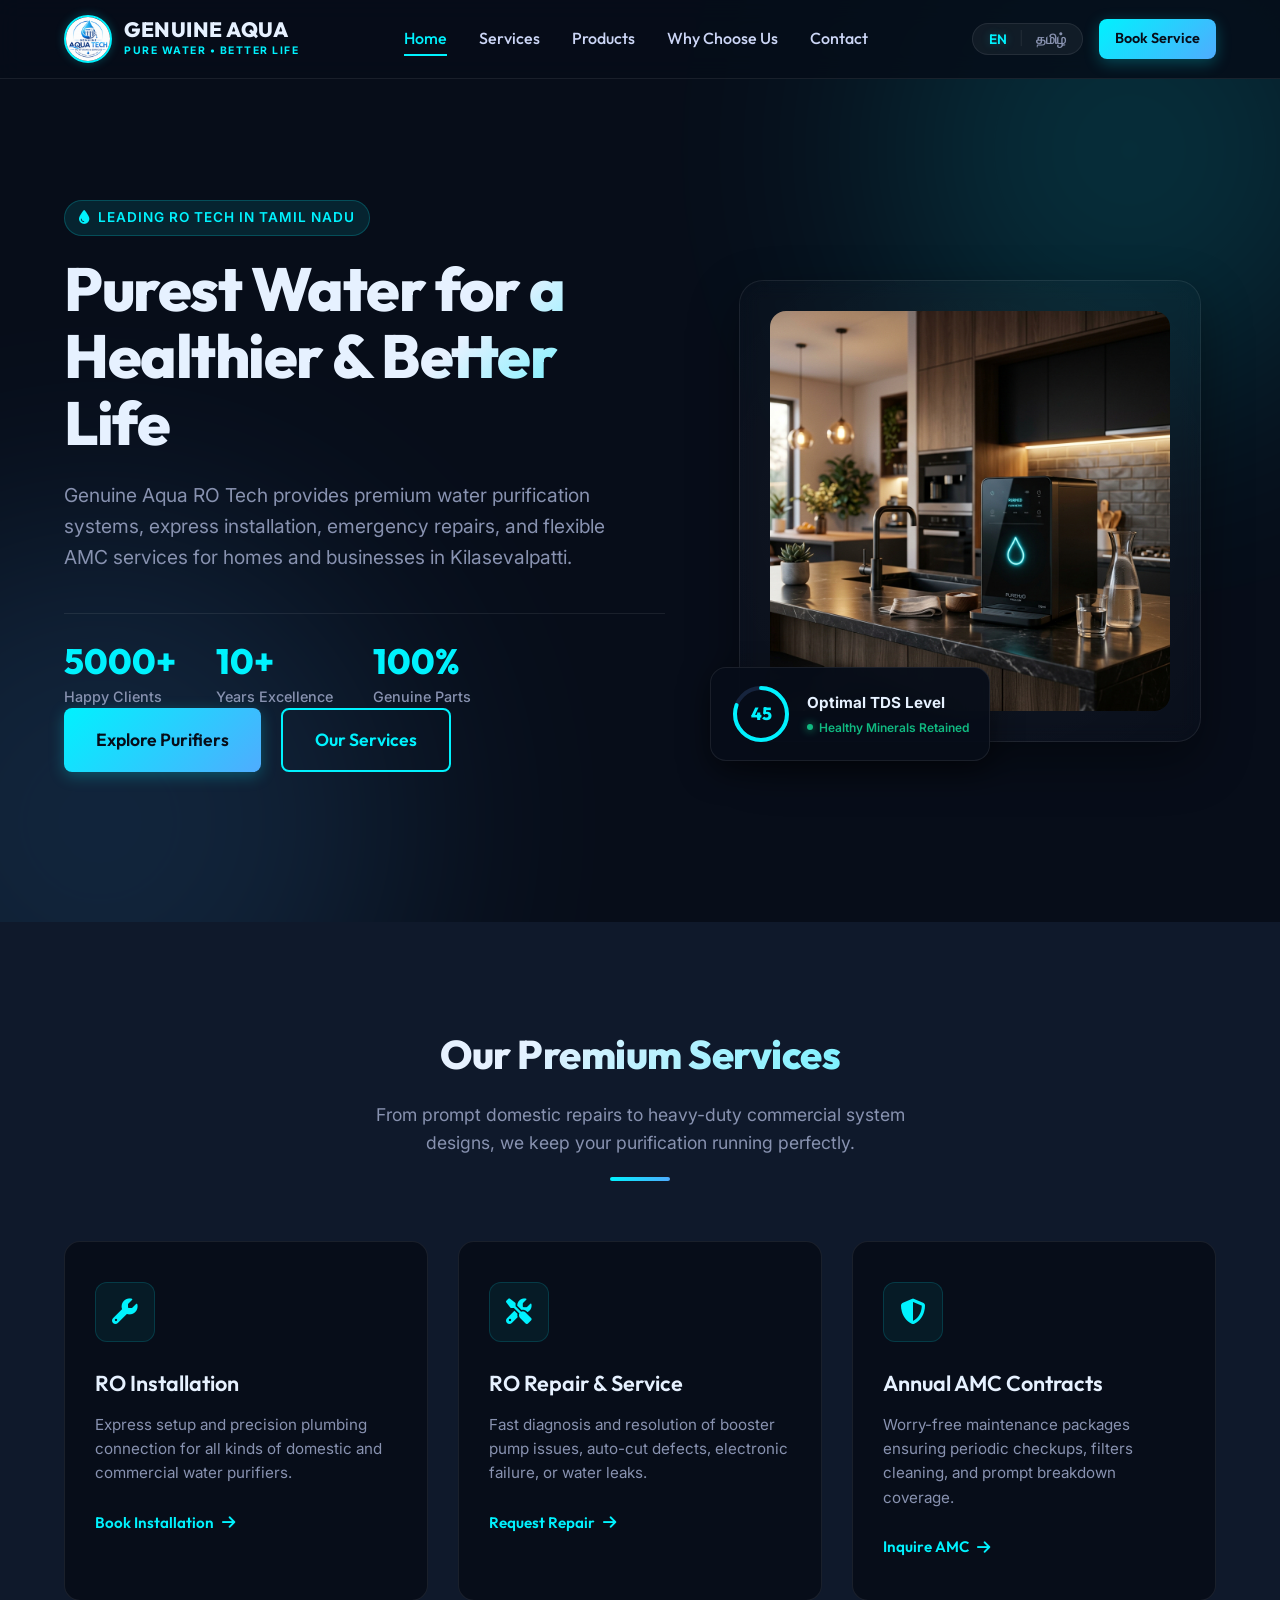
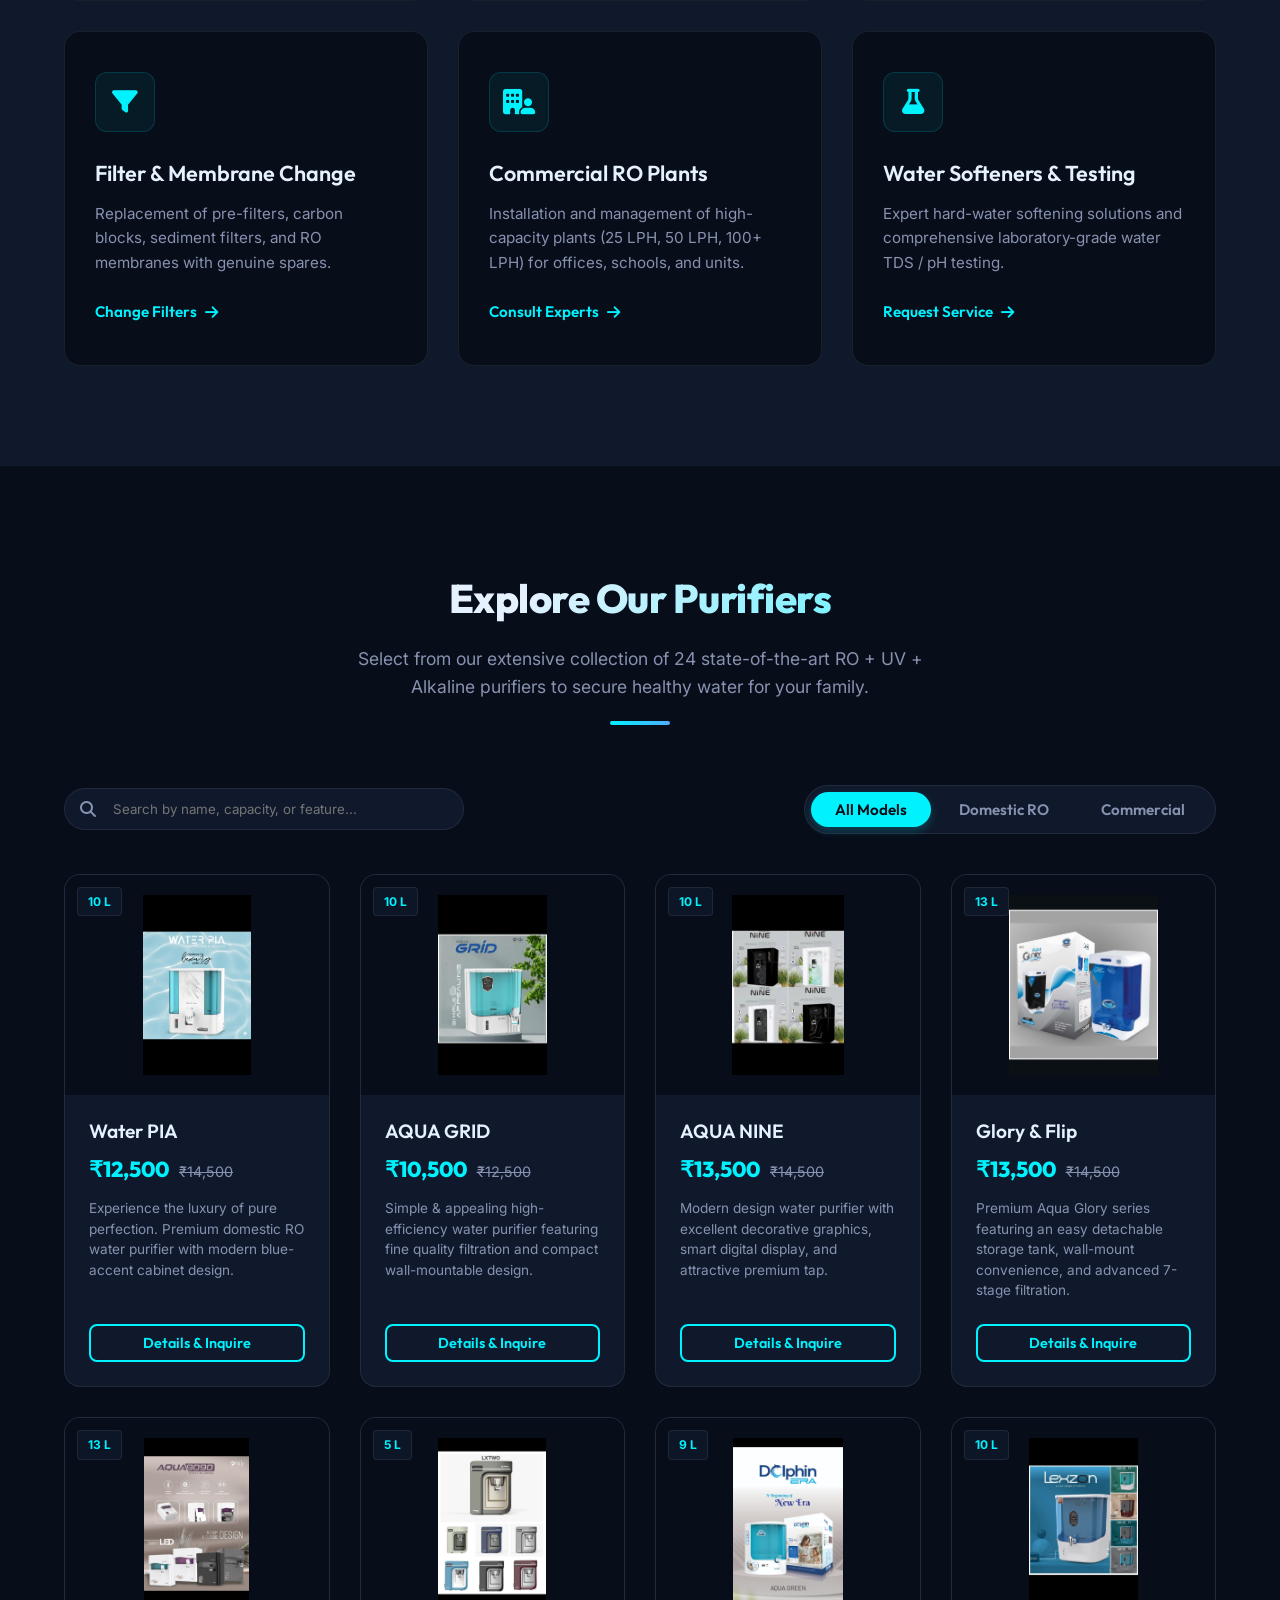
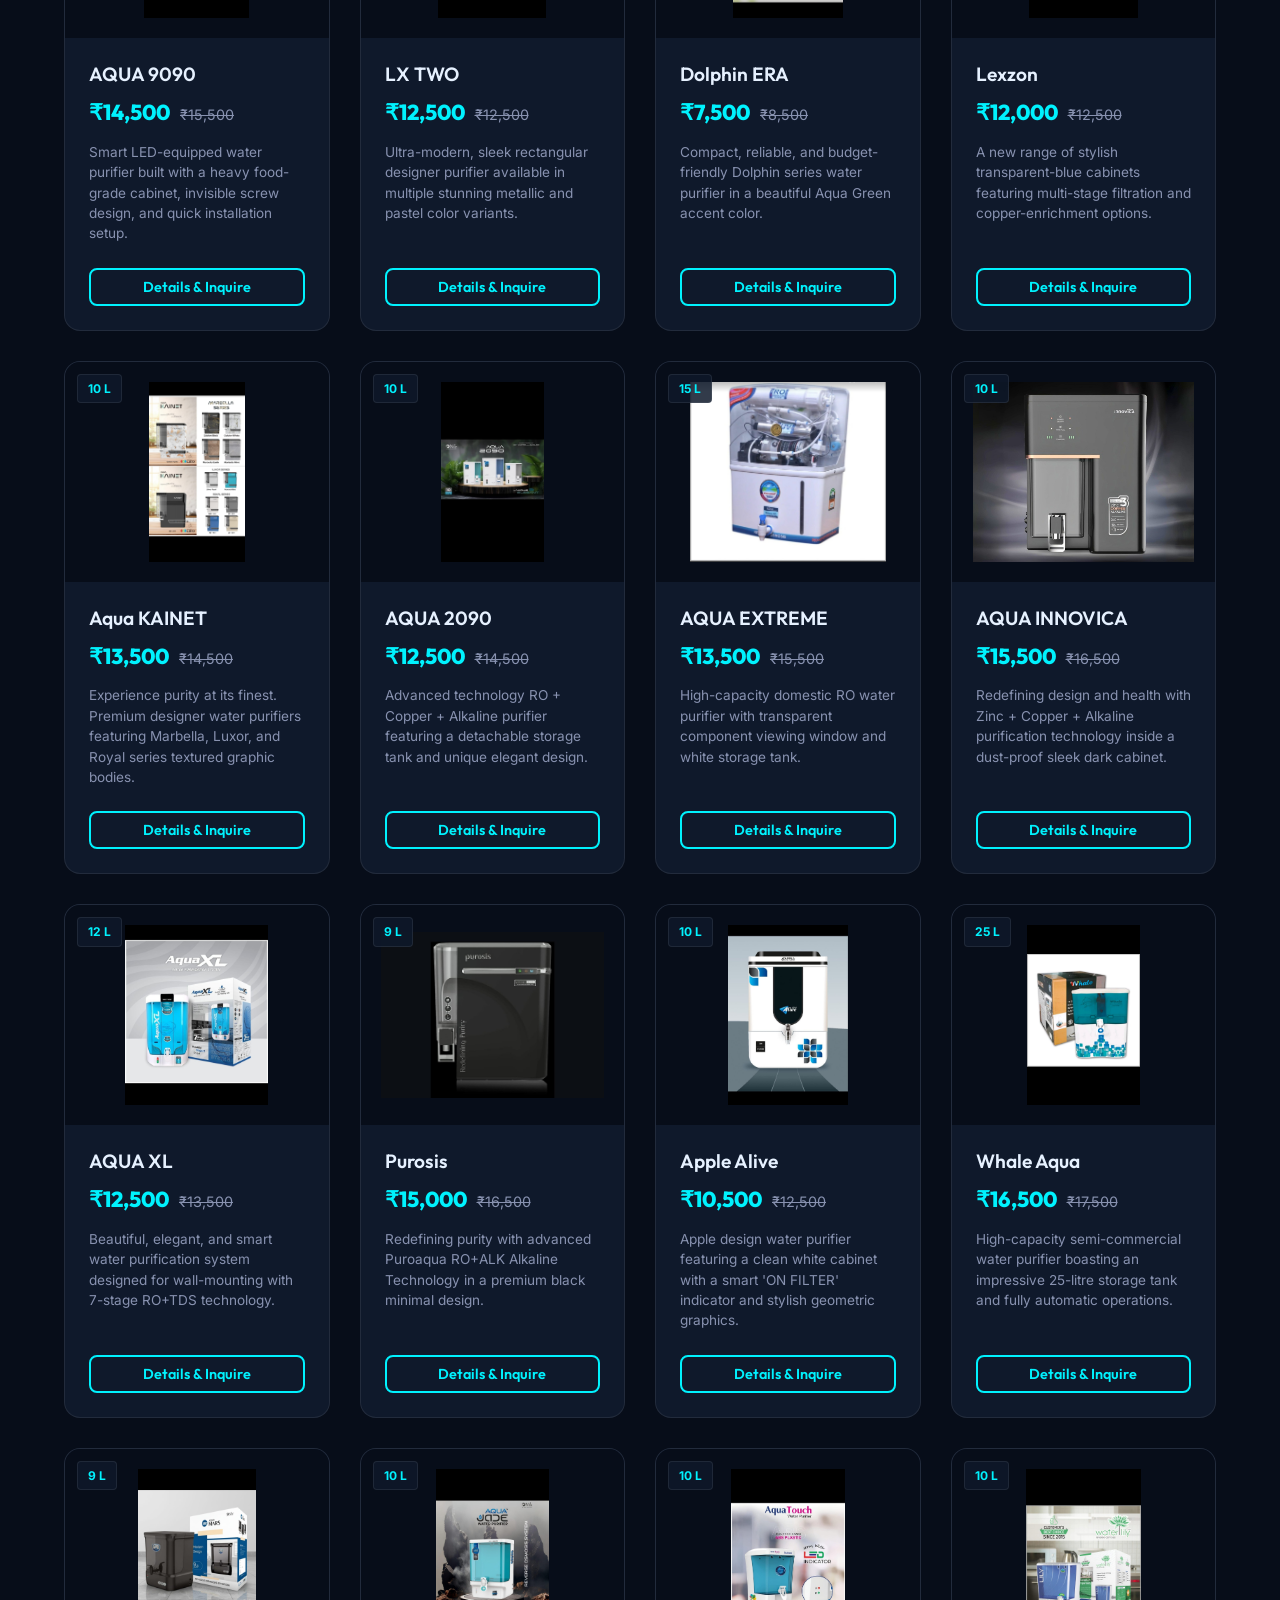
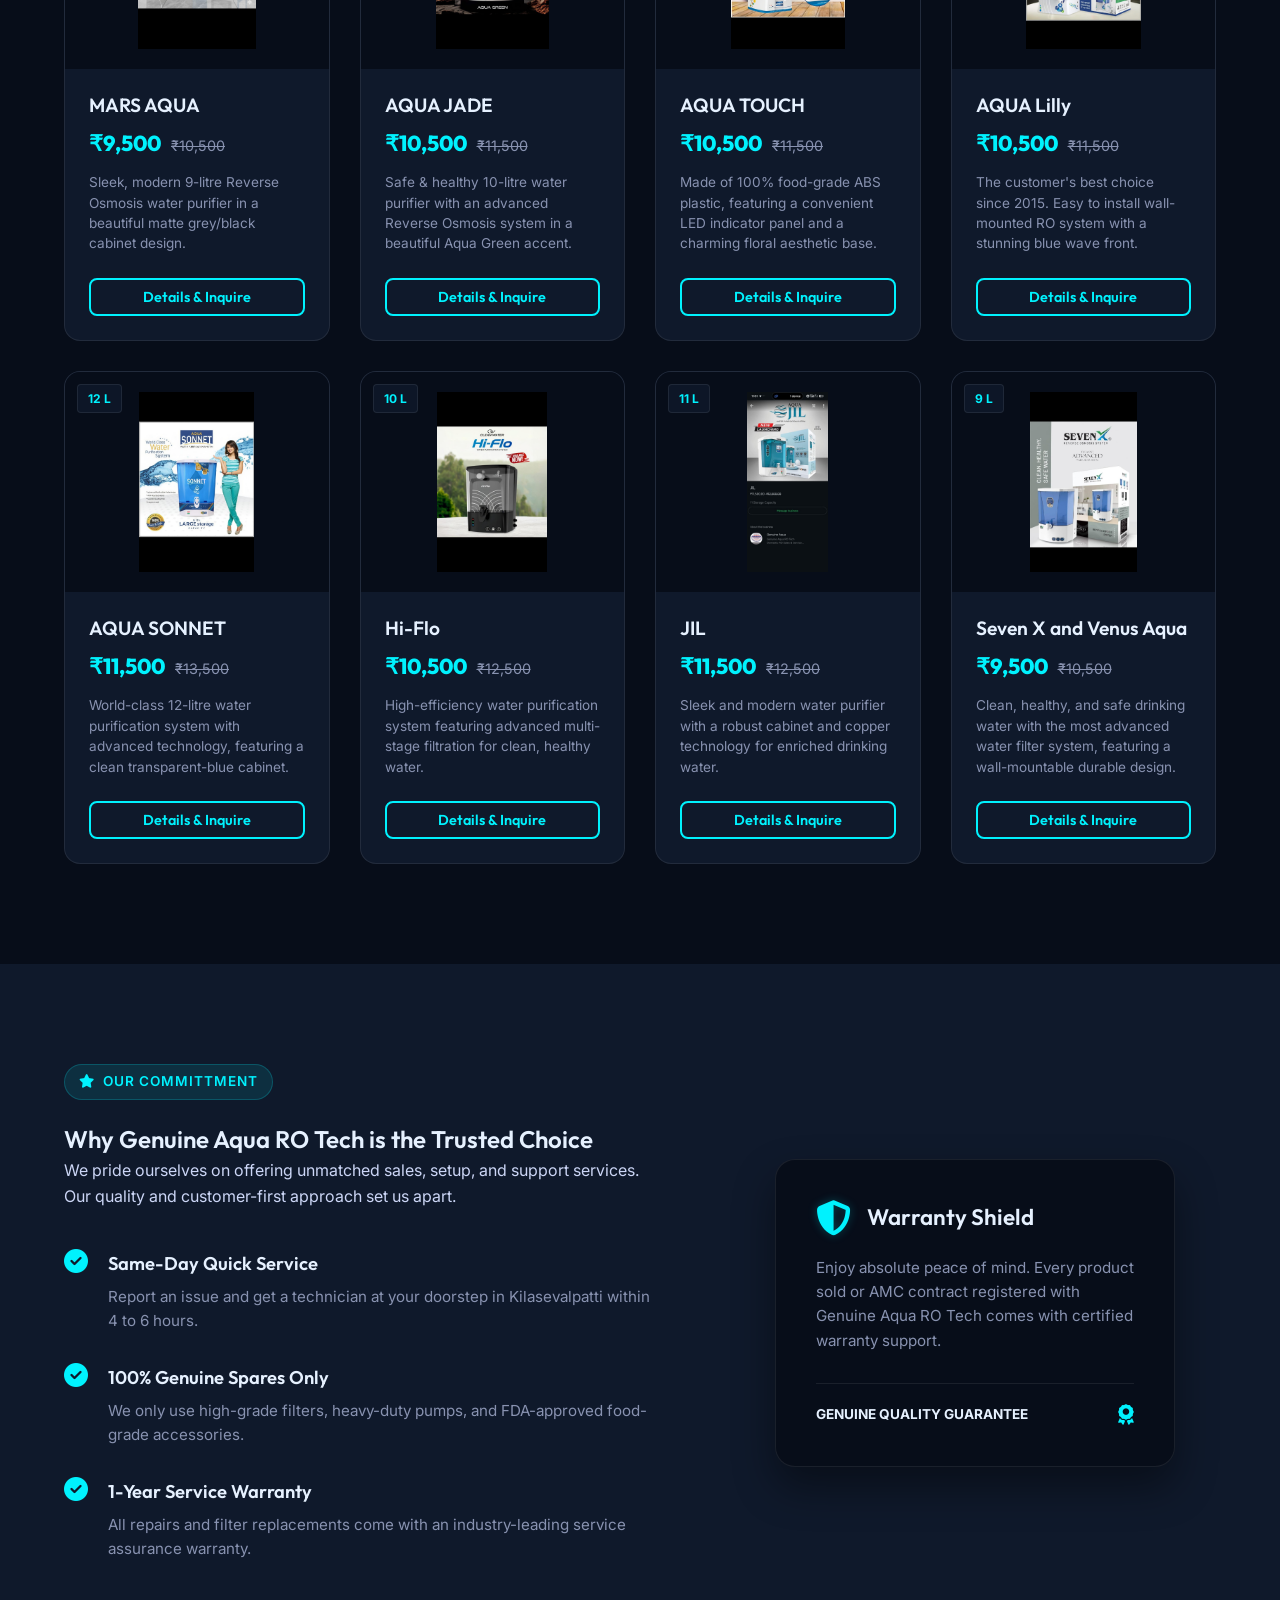
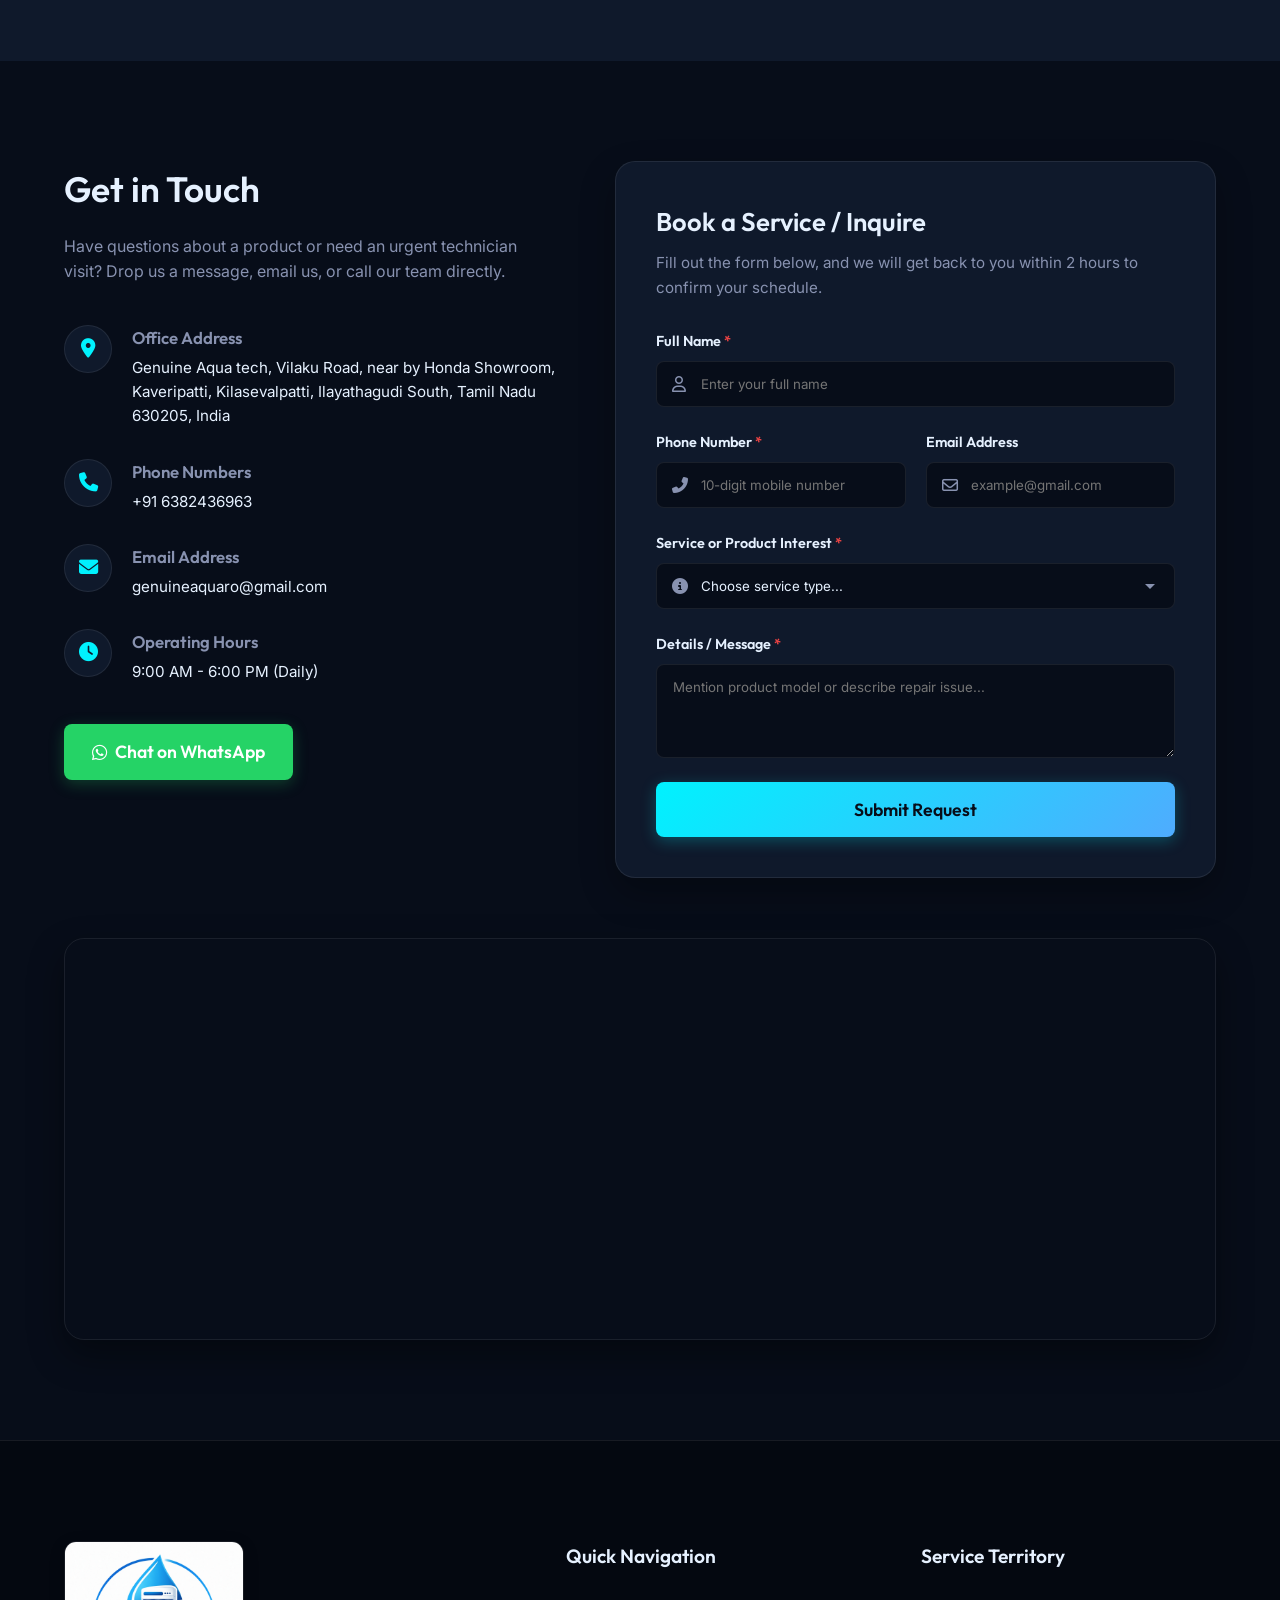
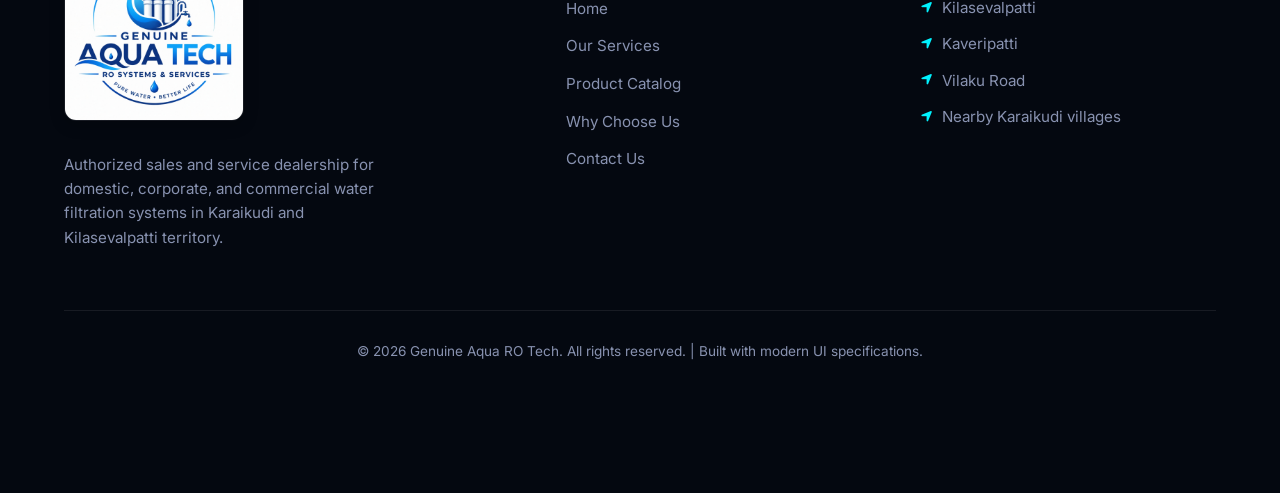
==== commit 80dedd8c: "Update contact phone numbers and WhatsApp links to +91 6382436963" ====
--- a/index.html
+++ b/index.html
@@ -287,8 +287,7 @@
                             <div>
                                 <h4 data-i18n="contact-phone-title">Phone Numbers</h4>
                                 <p>
-                                    <a href="tel:+917358913329">+91 7358913329</a><br>
-                                    <a href="tel:+918278086304">+91 8278086304</a>
+                                    <a href="tel:+916382436963">+91 6382436963</a>
                                 </p>
                             </div>
                         </div>
@@ -309,7 +308,7 @@
                     </div>
 
                     <div class="whatsapp-btn-wrapper">
-                        <a href="https://wa.me/917358913329?text=Hi%20Genuine%20Aqua,%20I%20need%20details%20about%20your%20services/products." target="_blank" class="btn btn-whatsapp"><i class="fa-brands fa-whatsapp"></i> <span data-i18n="contact-wa-btn">Chat on WhatsApp</span></a>
+                        <a href="https://wa.me/916382436963?text=Hi%20Genuine%20Aqua,%20I%20need%20details%20about%20your%20services/products." target="_blank" class="btn btn-whatsapp"><i class="fa-brands fa-whatsapp"></i> <span data-i18n="contact-wa-btn">Chat on WhatsApp</span></a>
                     </div>
                 </div>
 
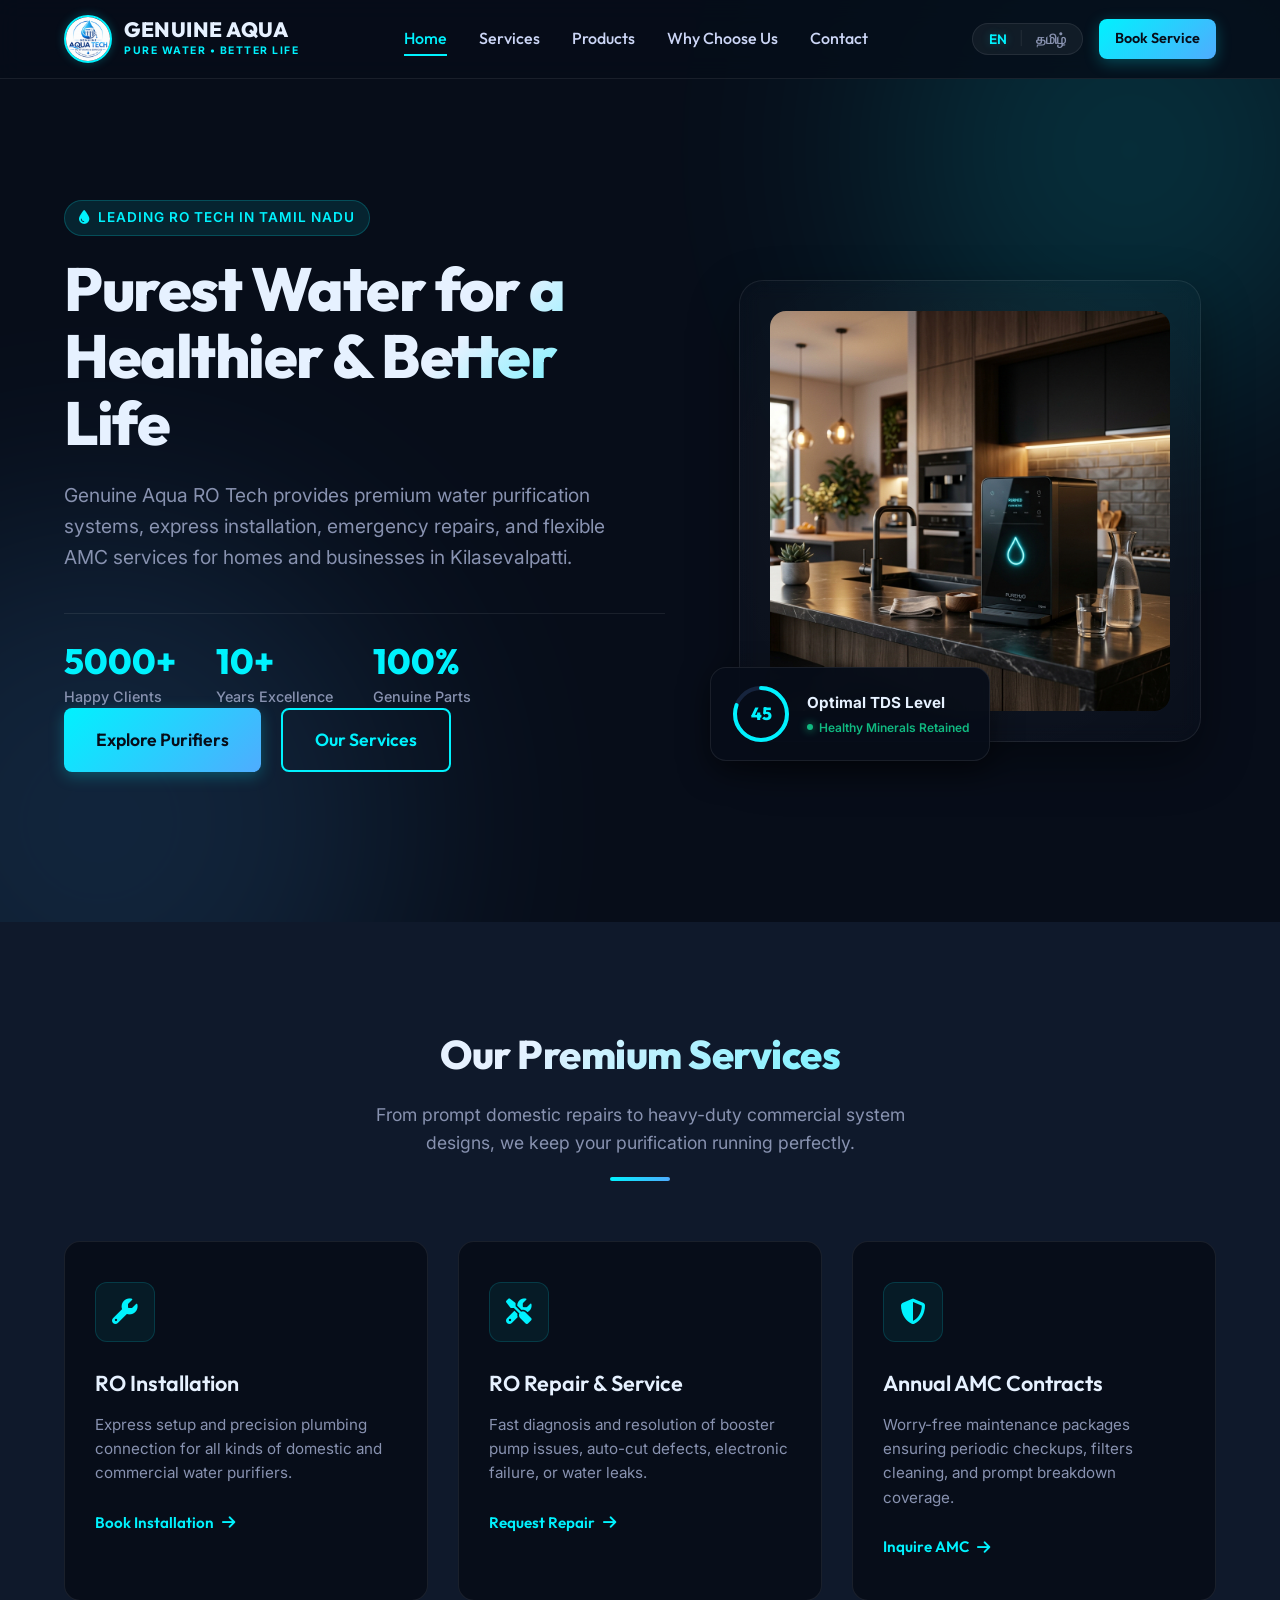
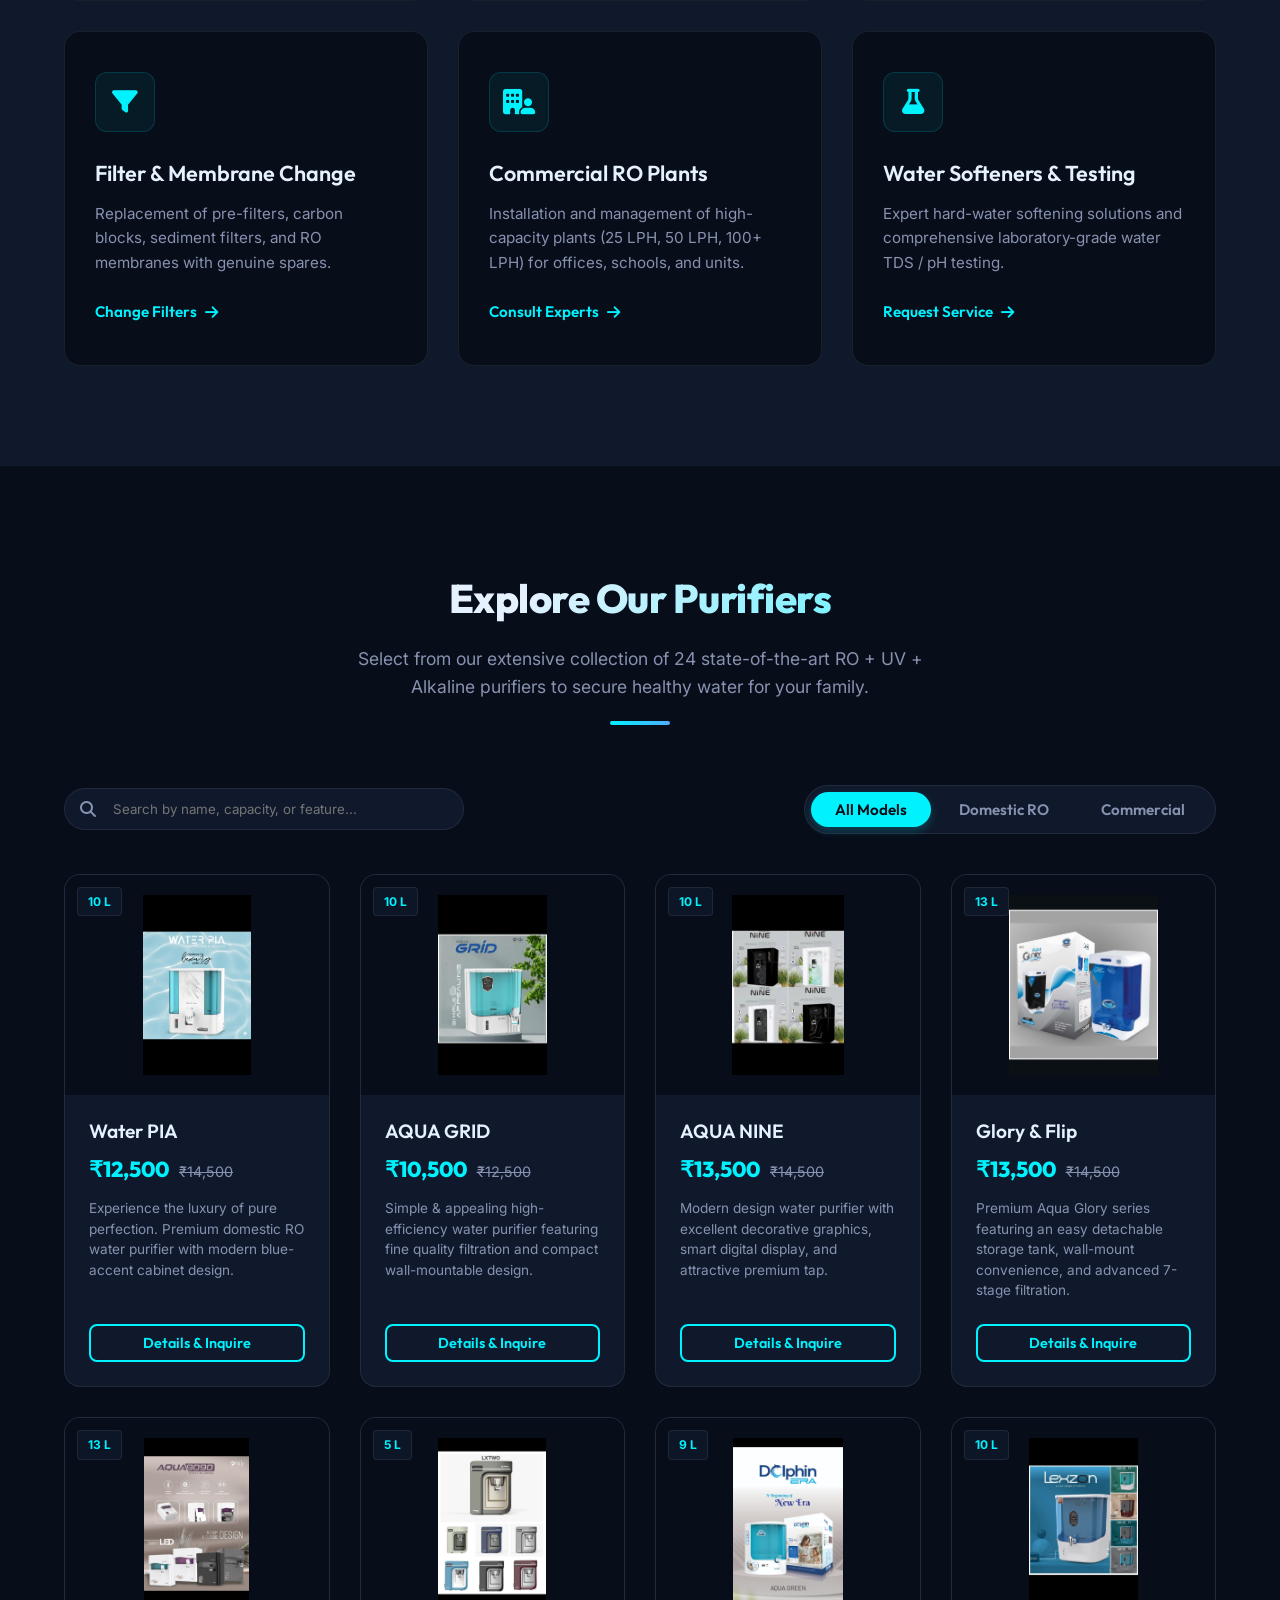
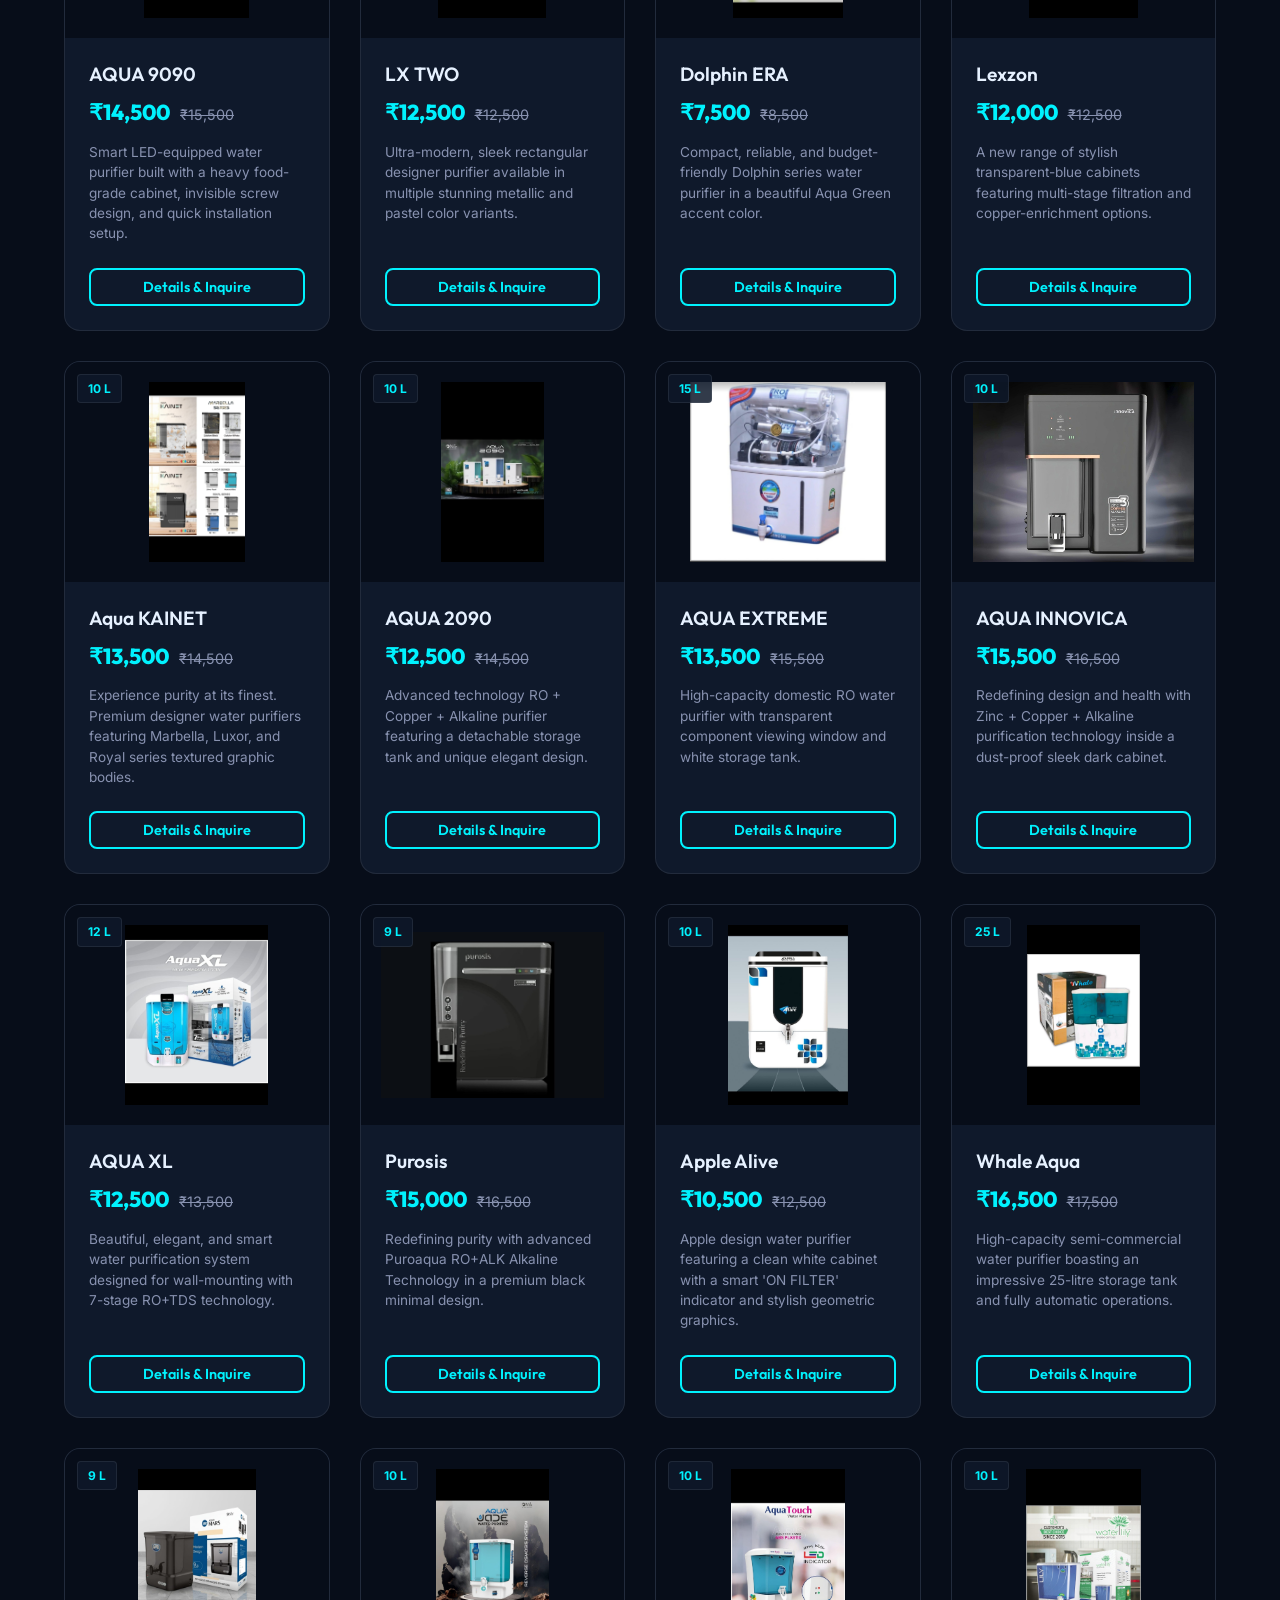
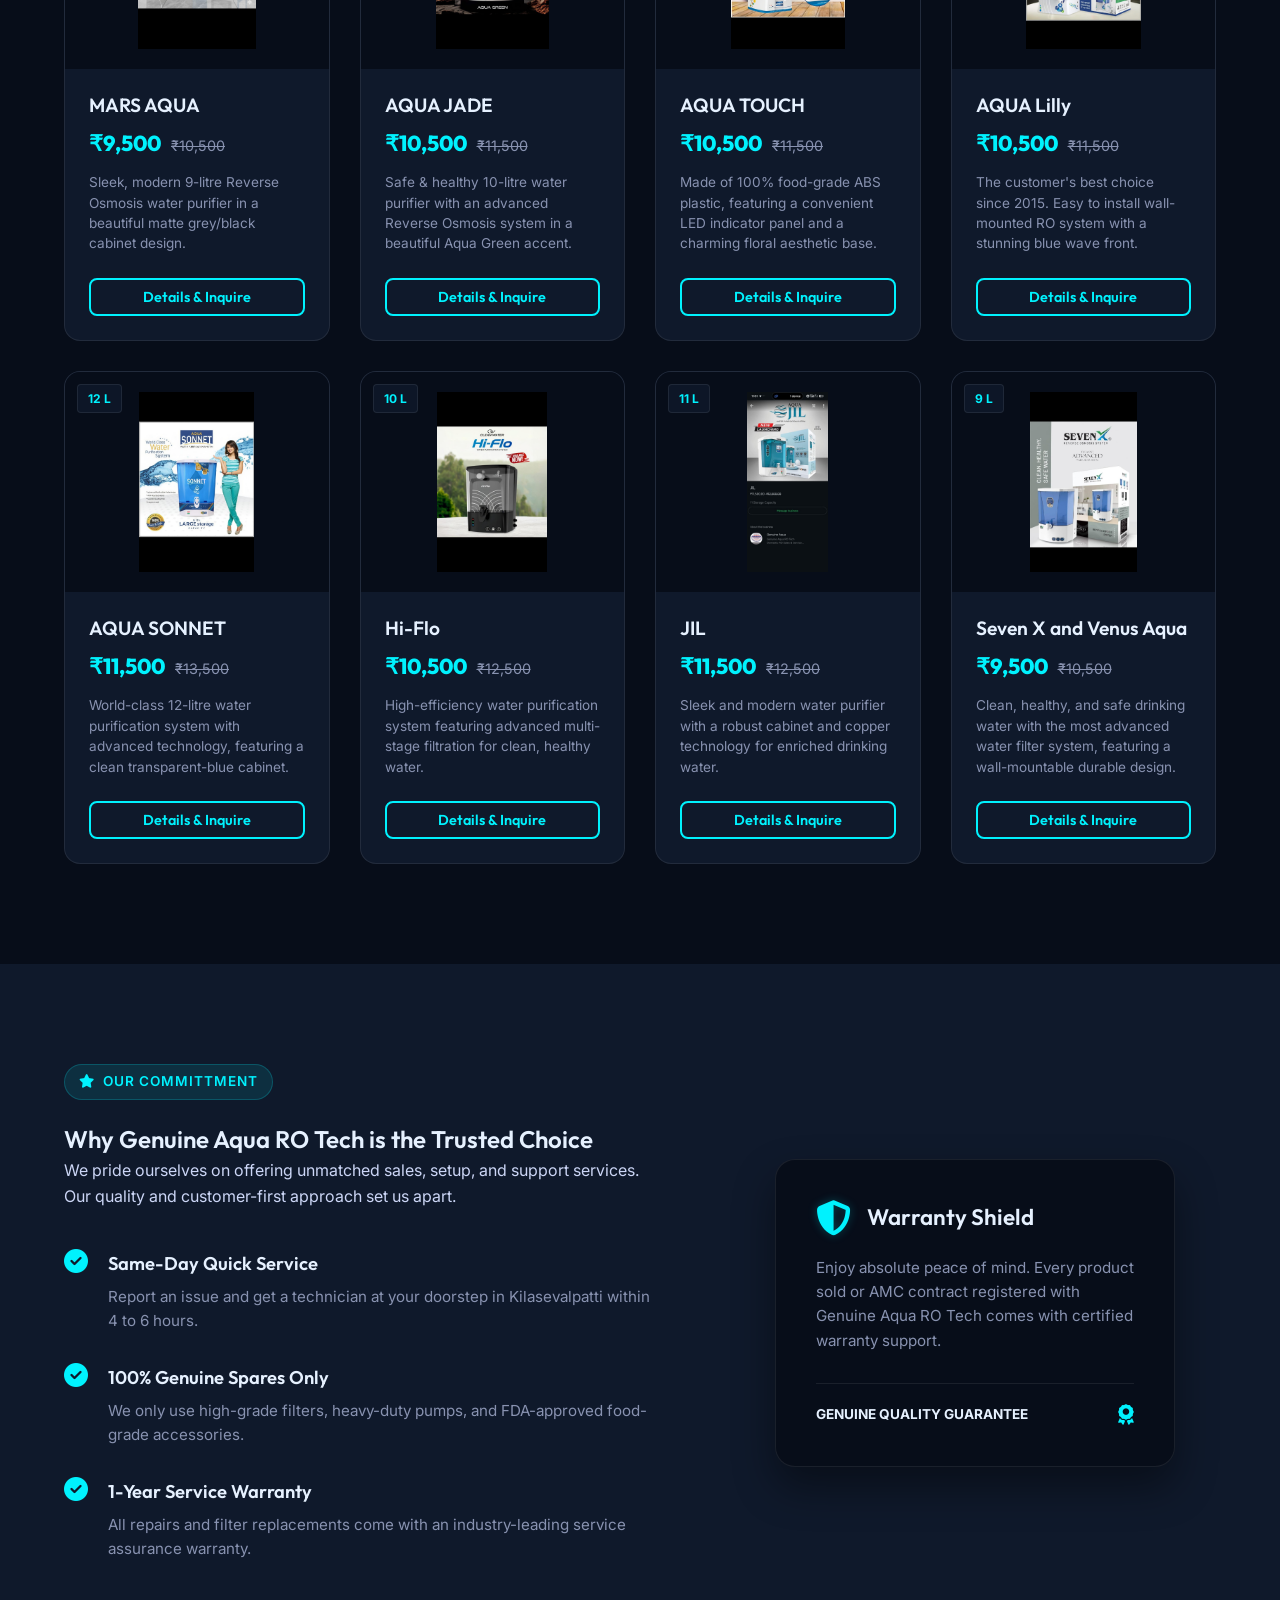
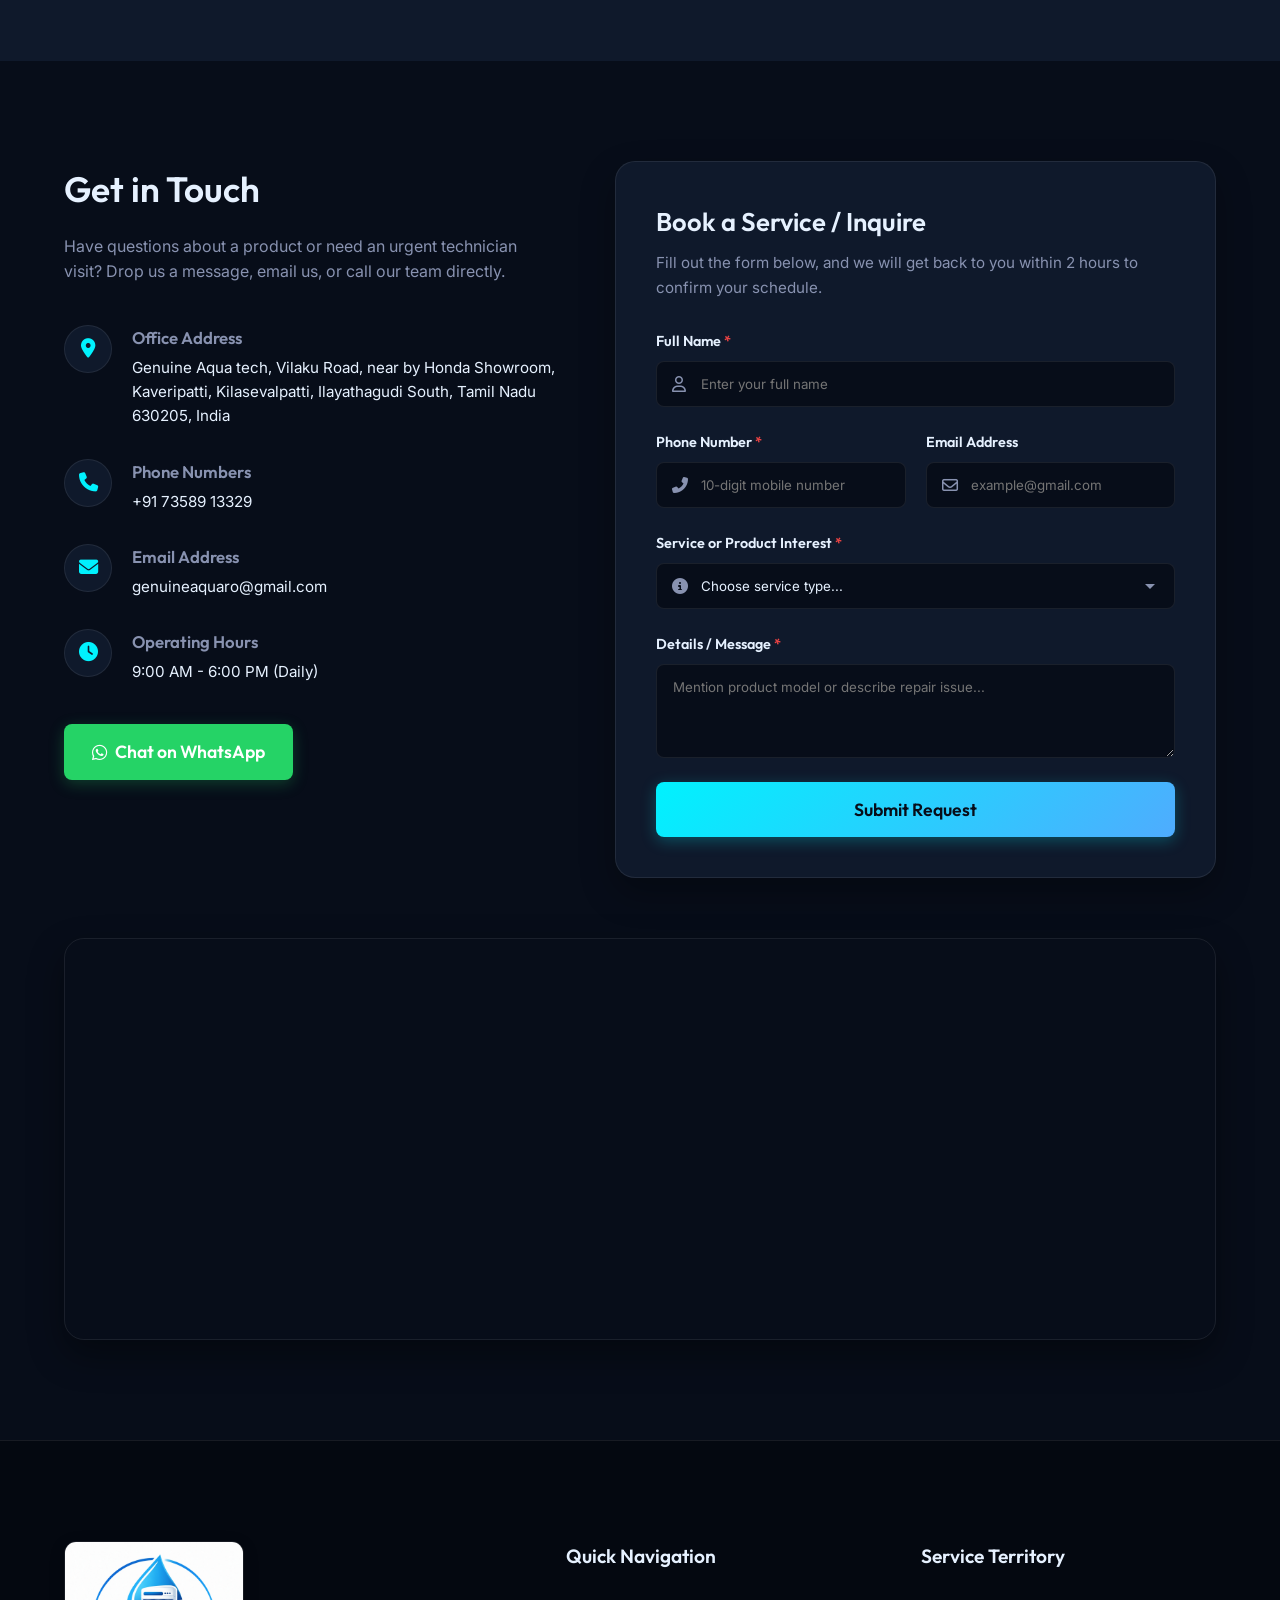
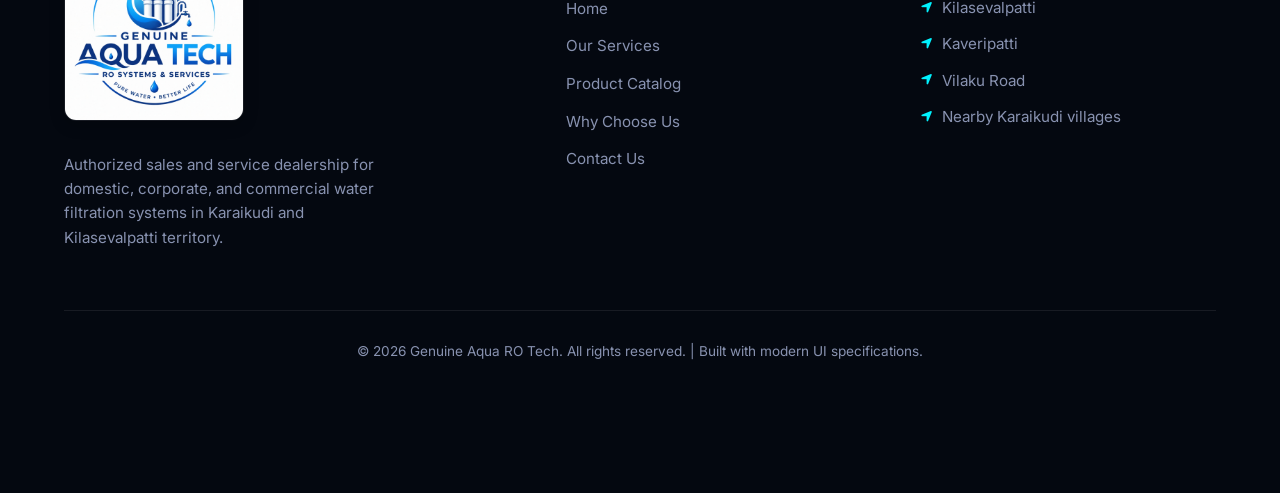
==== commit eff72c5f: "Update contact number to +91 73589 13329" ====
--- a/index.html
+++ b/index.html
@@ -287,7 +287,7 @@
                             <div>
                                 <h4 data-i18n="contact-phone-title">Phone Numbers</h4>
                                 <p>
-                                    <a href="tel:+916382436963">+91 6382436963</a>
+                                    <a href="tel:+917358913329">+91 73589 13329</a>
                                 </p>
                             </div>
                         </div>
@@ -308,7 +308,7 @@
                     </div>
 
                     <div class="whatsapp-btn-wrapper">
-                        <a href="https://wa.me/916382436963?text=Hi%20Genuine%20Aqua,%20I%20need%20details%20about%20your%20services/products." target="_blank" class="btn btn-whatsapp"><i class="fa-brands fa-whatsapp"></i> <span data-i18n="contact-wa-btn">Chat on WhatsApp</span></a>
+                        <a href="https://wa.me/917358913329?text=Hi%20Genuine%20Aqua,%20I%20need%20details%20about%20your%20services/products." target="_blank" class="btn btn-whatsapp"><i class="fa-brands fa-whatsapp"></i> <span data-i18n="contact-wa-btn">Chat on WhatsApp</span></a>
                     </div>
                 </div>
 
